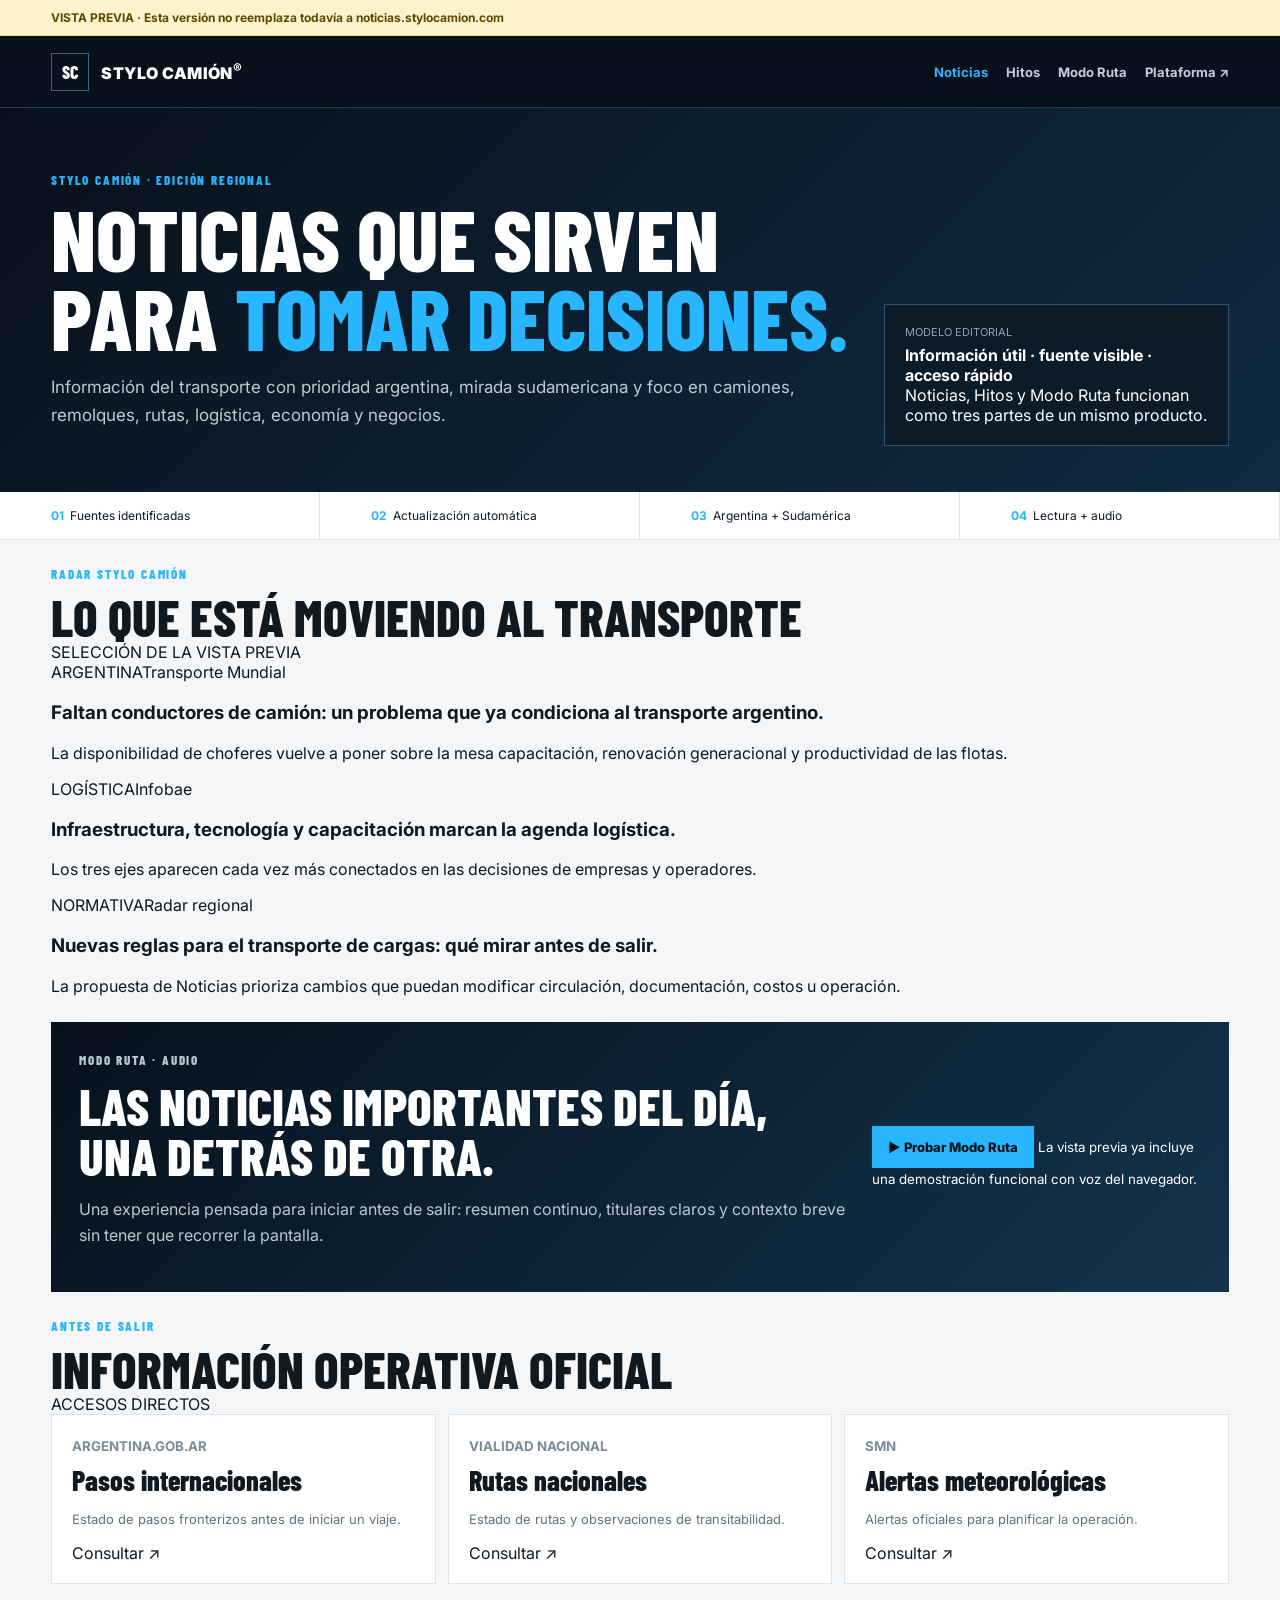
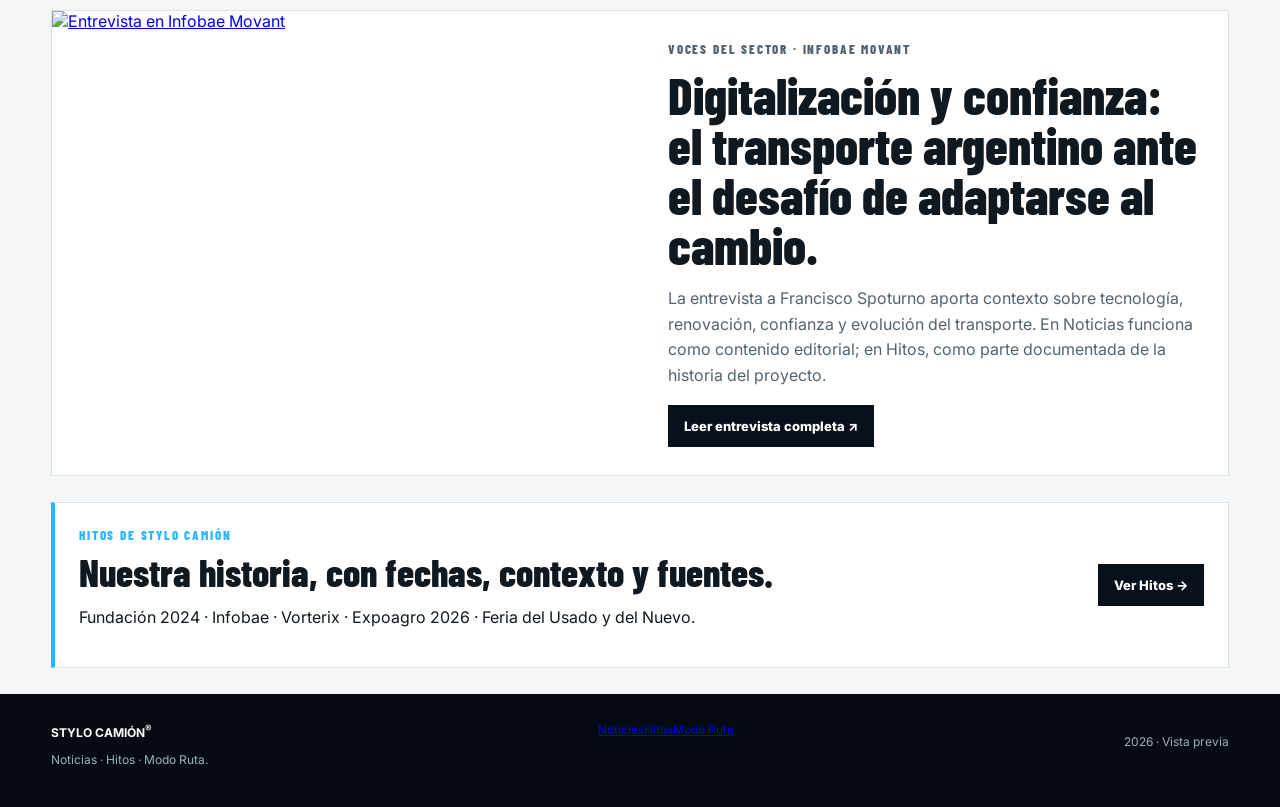
==== index.html @ 8748bb68 "Pulir portada Noticias e integrar Hitos y Modo Ruta" ====
<!doctype html>
<html lang="es">
<head>
  <meta charset="utf-8">
  <meta name="viewport" content="width=device-width,initial-scale=1">
  <meta name="description" content="Vista previa de Stylo Camión Noticias: actualidad del transporte, logística, rutas, economía y camiones con foco en Argentina y Sudamérica.">
  <title>Vista previa · Stylo Camión® Noticias</title>
  <link rel="preconnect" href="https://fonts.googleapis.com">
  <link rel="preconnect" href="https://fonts.gstatic.com" crossorigin>
  <link href="https://fonts.googleapis.com/css2?family=Barlow+Condensed:wght@600;700;800&family=Inter:wght@400;500;600;700&display=swap" rel="stylesheet">
  <link rel="stylesheet" href="styles.css">
</head>
<body>
  <div class="preview-note">VISTA PREVIA · Esta versión no reemplaza todavía a noticias.stylocamion.com</div>

  <header class="topbar">
    <a class="brand" href="https://stylocamion.com/" aria-label="Volver a Stylo Camión">
      <span class="brand-mark">SC</span>
      <span>STYLO CAMIÓN<sup>®</sup></span>
    </a>
    <nav class="menu" aria-label="Navegación de Noticias">
      <a href="index.html" class="active">Noticias</a>
      <a href="hitos.html">Hitos</a>
      <a href="boletin.html">Modo Ruta</a>
      <a class="menu-home" href="https://stylocamion.com/">Plataforma ↗</a>
    </nav>
  </header>

  <main>
    <section class="hero">
      <div>
        <p class="eyebrow">STYLO CAMIÓN · EDICIÓN REGIONAL</p>
        <h1>Noticias que sirven para <span>tomar decisiones.</span></h1>
        <p class="deck">Información del transporte con prioridad argentina, mirada sudamericana y foco en camiones, remolques, rutas, logística, economía y negocios.</p>
      </div>
      <div class="status">
        <small>MODELO EDITORIAL</small>
        <strong>Información útil · fuente visible · acceso rápido</strong>
        <span>Noticias, Hitos y Modo Ruta funcionan como tres partes de un mismo producto.</span>
      </div>
    </section>

    <section class="trust" aria-label="Criterios editoriales">
      <span><b>01</b>Fuentes identificadas</span>
      <span><b>02</b>Actualización automática</span>
      <span><b>03</b>Argentina + Sudamérica</span>
      <span><b>04</b>Lectura + audio</span>
    </section>

    <section class="section radar-section" aria-labelledby="radarTitle">
      <div class="section-head">
        <div>
          <p class="eyebrow">RADAR STYLO CAMIÓN</p>
          <h2 class="section-title" id="radarTitle">Lo que está moviendo al transporte</h2>
        </div>
        <span class="section-note">SELECCIÓN DE LA VISTA PREVIA</span>
      </div>
      <div class="radar-grid">
        <article class="radar-card lead-card">
          <div class="radar-meta"><span>ARGENTINA</span><span>Transporte Mundial</span></div>
          <h3>Faltan conductores de camión: un problema que ya condiciona al transporte argentino.</h3>
          <p>La disponibilidad de choferes vuelve a poner sobre la mesa capacitación, renovación generacional y productividad de las flotas.</p>
        </article>
        <article class="radar-card">
          <div class="radar-meta"><span>LOGÍSTICA</span><span>Infobae</span></div>
          <h3>Infraestructura, tecnología y capacitación marcan la agenda logística.</h3>
          <p>Los tres ejes aparecen cada vez más conectados en las decisiones de empresas y operadores.</p>
        </article>
        <article class="radar-card">
          <div class="radar-meta"><span>NORMATIVA</span><span>Radar regional</span></div>
          <h3>Nuevas reglas para el transporte de cargas: qué mirar antes de salir.</h3>
          <p>La propuesta de Noticias prioriza cambios que puedan modificar circulación, documentación, costos u operación.</p>
        </article>
      </div>
    </section>

    <section class="section route" id="ruta">
      <div>
        <p class="eyebrow">MODO RUTA · AUDIO</p>
        <h2>Las noticias importantes del día, una detrás de otra.</h2>
        <p>Una experiencia pensada para iniciar antes de salir: resumen continuo, titulares claros y contexto breve sin tener que recorrer la pantalla.</p>
      </div>
      <div class="route-action">
        <a class="button blue" href="boletin.html">▶ Probar Modo Ruta</a>
        <small>La vista previa ya incluye una demostración funcional con voz del navegador.</small>
      </div>
    </section>

    <section class="section" aria-labelledby="toolsTitle">
      <div class="section-head">
        <div>
          <p class="eyebrow">ANTES DE SALIR</p>
          <h2 class="section-title" id="toolsTitle">Información operativa oficial</h2>
        </div>
        <span class="section-note">ACCESOS DIRECTOS</span>
      </div>
      <div class="tools">
        <a class="tool" href="https://www.argentina.gob.ar/seguridad/pasosinternacionales" target="_blank" rel="noopener">
          <small>ARGENTINA.GOB.AR</small>
          <strong>Pasos internacionales</strong>
          <p>Estado de pasos fronterizos antes de iniciar un viaje.</p>
          <span>Consultar ↗</span>
        </a>
        <a class="tool" href="https://www.argentina.gob.ar/transporte/vialidad-nacional/estado-de-rutas" target="_blank" rel="noopener">
          <small>VIALIDAD NACIONAL</small>
          <strong>Rutas nacionales</strong>
          <p>Estado de rutas y observaciones de transitabilidad.</p>
          <span>Consultar ↗</span>
        </a>
        <a class="tool" href="https://www.smn.gob.ar/alertas" target="_blank" rel="noopener">
          <small>SMN</small>
          <strong>Alertas meteorológicas</strong>
          <p>Alertas oficiales para planificar la operación.</p>
          <span>Consultar ↗</span>
        </a>
      </div>
    </section>

    <section class="section interview">
      <a class="interview-media" href="https://www.infobae.com/movant/2025/10/31/digitalizacion-y-confianza-el-transporte-argentino-ante-el-desafio-de-adaptarse-al-cambio/" target="_blank" rel="noopener">
        <img src="https://www.infobae.com/resizer/v2/UXH3CGT4BZHYXG5TJO6HFB6YJQ.jpg?auth=8f88f07cbaea026879c246a02ba1ff852a8495760f45112fc33f0815b1a7e161&height=394&quality=85&smart=true&width=700" alt="Entrevista en Infobae Movant">
      </a>
      <div class="copy">
        <p class="eyebrow">VOCES DEL SECTOR · INFOBAE MOVANT</p>
        <h2>Digitalización y confianza: el transporte argentino ante el desafío de adaptarse al cambio.</h2>
        <p>La entrevista a Francisco Spoturno aporta contexto sobre tecnología, renovación, confianza y evolución del transporte. En Noticias funciona como contenido editorial; en Hitos, como parte documentada de la historia del proyecto.</p>
        <a class="button" href="https://www.infobae.com/movant/2025/10/31/digitalizacion-y-confianza-el-transporte-argentino-ante-el-desafio-de-adaptarse-al-cambio/" target="_blank" rel="noopener">Leer entrevista completa ↗</a>
      </div>
    </section>

    <section class="section promo">
      <div>
        <p class="eyebrow">HITOS DE STYLO CAMIÓN</p>
        <h2>Nuestra historia, con fechas, contexto y fuentes.</h2>
        <p>Fundación 2024 · Infobae · Vorterix · Expoagro 2026 · Feria del Usado y del Nuevo.</p>
      </div>
      <a class="button" href="hitos.html">Ver Hitos →</a>
    </section>
  </main>

  <footer>
    <div><strong>STYLO CAMIÓN<sup>®</sup></strong><p>Noticias · Hitos · Modo Ruta.</p></div>
    <div class="footer-links"><a href="index.html">Noticias</a><a href="hitos.html">Hitos</a><a href="boletin.html">Modo Ruta</a></div>
    <p>2026 · Vista previa</p>
  </footer>
</body>
</html>
---- styles.css ----
:root{--ink:#08111b;--ink2:#102b42;--blue:#27b6ff;--paper:#f4f6f8;--line:#dce4e9;--muted:#61727e;--white:#fff}*{box-sizing:border-box}html{scroll-behavior:smooth}body{margin:0;font-family:Inter,Arial,sans-serif;background:var(--paper);color:#101820}.topbar{min-height:72px;padding:0 4vw;background:var(--ink);color:#fff;display:flex;align-items:center;justify-content:space-between;gap:24px;position:sticky;top:0;z-index:20;border-bottom:1px solid #1f3c52}.brand{display:flex;align-items:center;gap:12px;color:#fff;text-decoration:none;font-weight:900;letter-spacing:.03em}.brand-mark{display:grid;place-items:center;width:38px;height:38px;border:1px solid #3b617b;font:800 18px 'Barlow Condensed',Arial}.menu{display:flex;gap:18px;align-items:center;flex-wrap:wrap}.menu a{color:#c4d0d9;text-decoration:none;font-size:13px;font-weight:700}.menu a.active,.menu a:hover{color:var(--blue)}.hero{padding:64px 4vw 46px;background:linear-gradient(135deg,var(--ink),var(--ink2));color:#fff;display:grid;grid-template-columns:minmax(0,1.4fr) minmax(280px,.6fr);gap:28px}.eyebrow{margin:0 0 10px;color:var(--blue);font:800 13px 'Barlow Condensed',Arial;letter-spacing:.14em}.hero h1,.milestone-hero h1{margin:0;font:800 clamp(50px,7vw,86px)/.92 'Barlow Condensed',Arial;text-transform:uppercase;max-width:1000px}.hero h1 span,.milestone-hero h1 span{color:var(--blue)}.hero .deck,.milestone-hero .deck{font-size:17px;line-height:1.65;color:#bdcad4;max-width:850px}.status{align-self:end;padding:20px;border:1px solid #31536d;background:#0b1b28}.status small{display:block;color:#8ca2b3;font-size:11px}.status strong{display:block;margin-top:6px;color:#fff}.trust{display:grid;grid-template-columns:repeat(4,1fr);background:#fff;border-bottom:1px solid var(--line)}.trust span{padding:16px 4vw;border-right:1px solid var(--line);font-size:12px}.trust b{color:var(--blue);margin-right:6px}.section{margin:26px 4vw}.route{padding:28px;background:linear-gradient(135deg,#07111b,#12344e);color:#fff;display:grid;grid-template-columns:1.4fr .6fr;gap:24px;align-items:center}.route h2,.section-title{font:800 clamp(34px,4vw,52px)/.98 'Barlow Condensed',Arial;text-transform:uppercase;margin:0}.route p{color:#b9c8d3;line-height:1.6}.button{display:inline-block;padding:13px 16px;background:var(--ink);color:#fff;text-decoration:none;font-weight:800;font-size:13px}.button.blue{background:var(--blue);color:#06111a}.button.secondary{background:#fff;color:var(--ink);border:1px solid #cbd6de}.tools{display:grid;grid-template-columns:repeat(3,1fr);gap:12px}.tool{background:#fff;border:1px solid var(--line);padding:20px;text-decoration:none;color:inherit}.tool small{color:#7a8c98;font-weight:700}.tool strong{display:block;font:800 28px 'Barlow Condensed',Arial;margin:8px 0}.tool p{color:var(--muted);line-height:1.5;font-size:13px}.interview{display:grid;grid-template-columns:1fr 1fr;background:#fff;border:1px solid var(--line);overflow:hidden}.interview img{width:100%;height:100%;min-height:340px;object-fit:cover;display:block}.copy{padding:28px}.copy h2{font:800 clamp(36px,4vw,54px)/.98 'Barlow Condensed',Arial;margin:0 0 14px}.copy p{color:#52636f;line-height:1.6}.promo{display:grid;grid-template-columns:1fr auto;gap:22px;align-items:center;padding:24px;background:#fff;border:1px solid var(--line);border-left:4px solid var(--blue)}.promo h2{font:800 clamp(30px,3vw,44px)/1 'Barlow Condensed',Arial;margin:0}.news-grid{display:grid;grid-template-columns:repeat(3,1fr);gap:14px}.news-card{background:#fff;border:1px solid var(--line);padding:22px}.news-card span{font-size:11px;color:#71838f;text-transform:uppercase}.news-card h3{font:800 30px/1 'Barlow Condensed',Arial;margin:8px 0}.news-card p{color:var(--muted);line-height:1.5;font-size:13px}.milestone-hero{padding:64px 4vw 46px;background:linear-gradient(135deg,var(--ink),var(--ink2));color:#fff}.history{padding:26px 4vw;display:grid;gap:18px}.history-card{display:grid;grid-template-columns:minmax(280px,.75fr) minmax(0,1.25fr);background:#fff;border:1px solid var(--line);overflow:hidden}.history-visual{min-height:300px;display:flex;flex-direction:column;justify-content:center;align-items:flex-start;padding:36px;background:linear-gradient(135deg,#0a1521,#173650);color:#fff;text-decoration:none}.history-visual span{font:800 clamp(40px,6vw,76px)/.9 'Barlow Condensed',Arial}.history-visual strong{font:800 clamp(58px,8vw,104px)/.8 'Barlow Condensed',Arial;color:var(--blue)}.history-visual small{margin-top:14px;letter-spacing:.14em}.history-visual.photo{padding:0}.history-visual.photo img{width:100%;height:100%;min-height:300px;object-fit:cover}.history-copy{padding:30px}.date{font:800 13px 'Barlow Condensed',Arial;letter-spacing:.14em;color:#6f818d}.history-copy h2{font:800 clamp(36px,4vw,54px)/.98 'Barlow Condensed',Arial;margin:8px 0 14px}.history-copy p{color:#52636f;line-height:1.65}.history-links{display:flex;gap:10px;flex-wrap:wrap;margin-top:18px}.closing{margin:0 4vw 44px;padding:30px;background:var(--ink);color:#fff}.closing h2{font:800 clamp(38px,4vw,58px)/.95 'Barlow Condensed',Arial;text-transform:uppercase;margin:0}.closing p{color:#afbdc8;line-height:1.6;max-width:900px}footer{padding:28px 4vw;background:#050b11;color:#9db0be;display:flex;justify-content:space-between;gap:20px;font-size:12px}footer strong{color:#fff}.preview-note{padding:10px 4vw;background:#fff3cd;color:#5d4a00;border-bottom:1px solid #e9d68b;font-size:12px;font-weight:700}@media(max-width:900px){.hero,.route,.interview,.history-card{grid-template-columns:1fr}.trust{grid-template-columns:1fr 1fr}.tools,.news-grid{grid-template-columns:1fr}.promo{grid-template-columns:1fr}.menu{display:none}.history-visual{min-height:220px}.interview img{min-height:260px}}@media(max-width:600px){.hero,.milestone-hero{padding-top:42px}.trust{grid-template-columns:1fr}.hero h1,.milestone-hero h1{font-size:52px}.section{margin-top:16px}.copy,.history-copy{padding:22px}.history-links{flex-direction:column}.button{text-align:center}footer{flex-direction:column}}
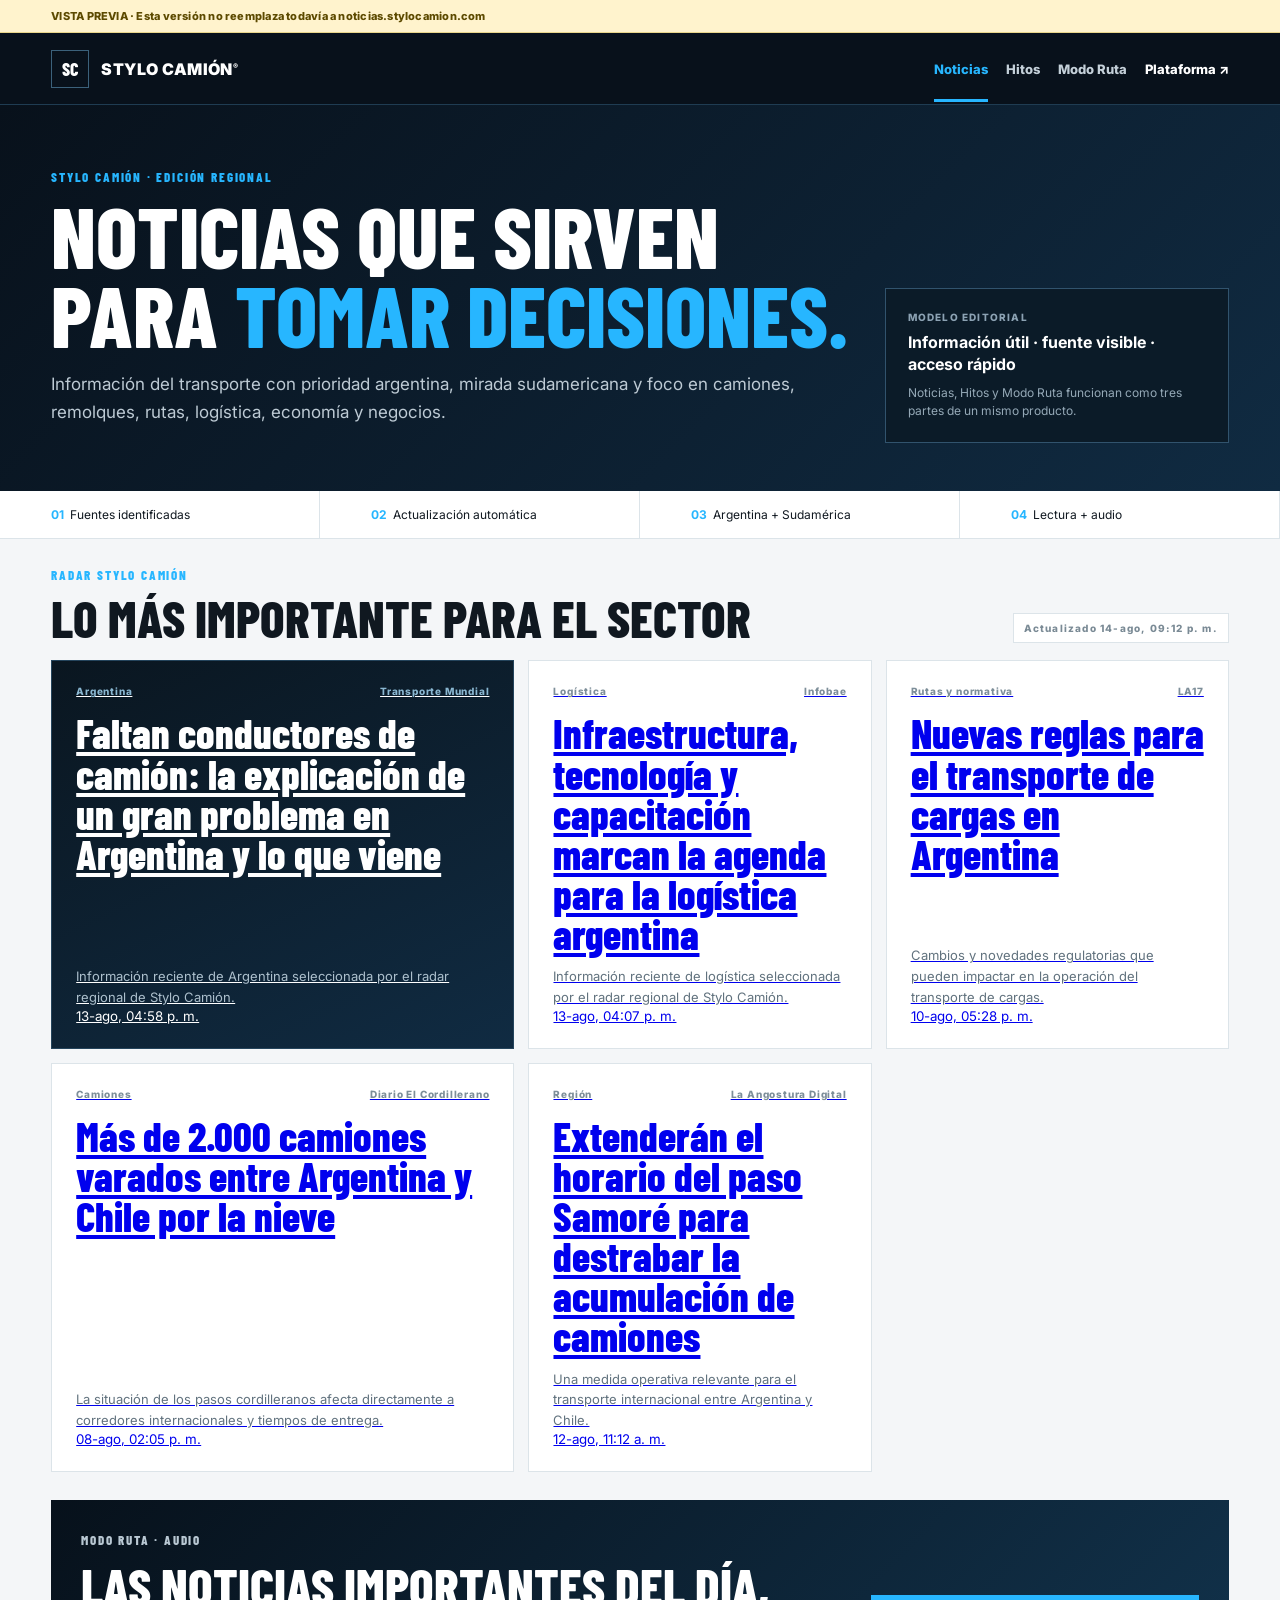
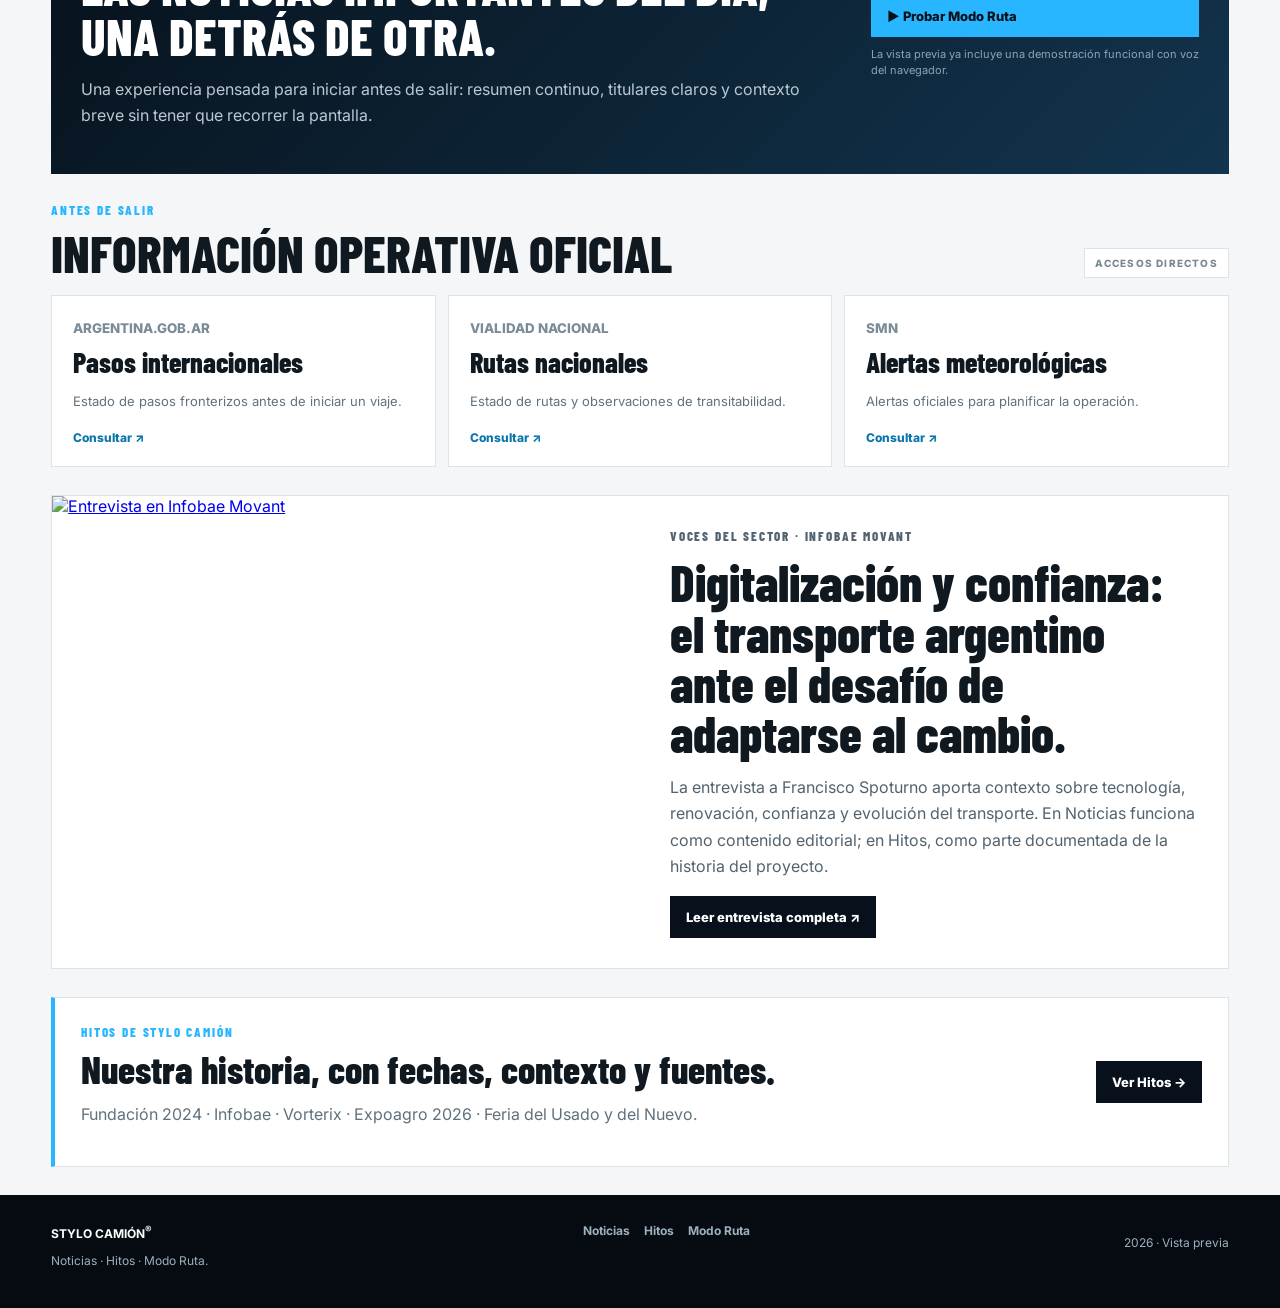
==== commit 47d170b3: "Activar radar dinámico en la portada" ====
--- a/index.html
+++ b/index.html
@@ -51,26 +51,12 @@
       <div class="section-head">
         <div>
           <p class="eyebrow">RADAR STYLO CAMIÓN</p>
-          <h2 class="section-title" id="radarTitle">Lo que está moviendo al transporte</h2>
+          <h2 class="section-title" id="radarTitle">Lo más importante para el sector</h2>
         </div>
-        <span class="section-note">SELECCIÓN DE LA VISTA PREVIA</span>
+        <span class="section-note" id="newsUpdated">Actualizando radar…</span>
       </div>
-      <div class="radar-grid">
-        <article class="radar-card lead-card">
-          <div class="radar-meta"><span>ARGENTINA</span><span>Transporte Mundial</span></div>
-          <h3>Faltan conductores de camión: un problema que ya condiciona al transporte argentino.</h3>
-          <p>La disponibilidad de choferes vuelve a poner sobre la mesa capacitación, renovación generacional y productividad de las flotas.</p>
-        </article>
-        <article class="radar-card">
-          <div class="radar-meta"><span>LOGÍSTICA</span><span>Infobae</span></div>
-          <h3>Infraestructura, tecnología y capacitación marcan la agenda logística.</h3>
-          <p>Los tres ejes aparecen cada vez más conectados en las decisiones de empresas y operadores.</p>
-        </article>
-        <article class="radar-card">
-          <div class="radar-meta"><span>NORMATIVA</span><span>Radar regional</span></div>
-          <h3>Nuevas reglas para el transporte de cargas: qué mirar antes de salir.</h3>
-          <p>La propuesta de Noticias prioriza cambios que puedan modificar circulación, documentación, costos u operación.</p>
-        </article>
+      <div class="radar-grid" id="newsGrid" aria-live="polite">
+        <article class="radar-card lead-card"><div class="radar-meta"><span>STYLO CAMIÓN</span><span>RADAR</span></div><h3>Cargando noticias del transporte…</h3><p>Seleccionando información reciente de Argentina y Sudamérica.</p></article>
       </div>
     </section>
 
@@ -143,5 +129,6 @@
     <div class="footer-links"><a href="index.html">Noticias</a><a href="hitos.html">Hitos</a><a href="boletin.html">Modo Ruta</a></div>
     <p>2026 · Vista previa</p>
   </footer>
+  <script src="news.js"></script>
 </body>
-</html>+</html>
--- a/styles.css
+++ b/styles.css
@@ -1 +1 @@
-:root{--ink:#08111b;--ink2:#102b42;--blue:#27b6ff;--paper:#f4f6f8;--line:#dce4e9;--muted:#61727e;--white:#fff}*{box-sizing:border-box}html{scroll-behavior:smooth}body{margin:0;font-family:Inter,Arial,sans-serif;background:var(--paper);color:#101820}.topbar{min-height:72px;padding:0 4vw;background:var(--ink);color:#fff;display:flex;align-items:center;justify-content:space-between;gap:24px;position:sticky;top:0;z-index:20;border-bottom:1px solid #1f3c52}.brand{display:flex;align-items:center;gap:12px;color:#fff;text-decoration:none;font-weight:900;letter-spacing:.03em}.brand-mark{display:grid;place-items:center;width:38px;height:38px;border:1px solid #3b617b;font:800 18px 'Barlow Condensed',Arial}.menu{display:flex;gap:18px;align-items:center;flex-wrap:wrap}.menu a{color:#c4d0d9;text-decoration:none;font-size:13px;font-weight:700}.menu a.active,.menu a:hover{color:var(--blue)}.hero{padding:64px 4vw 46px;background:linear-gradient(135deg,var(--ink),var(--ink2));color:#fff;display:grid;grid-template-columns:minmax(0,1.4fr) minmax(280px,.6fr);gap:28px}.eyebrow{margin:0 0 10px;color:var(--blue);font:800 13px 'Barlow Condensed',Arial;letter-spacing:.14em}.hero h1,.milestone-hero h1{margin:0;font:800 clamp(50px,7vw,86px)/.92 'Barlow Condensed',Arial;text-transform:uppercase;max-width:1000px}.hero h1 span,.milestone-hero h1 span{color:var(--blue)}.hero .deck,.milestone-hero .deck{font-size:17px;line-height:1.65;color:#bdcad4;max-width:850px}.status{align-self:end;padding:20px;border:1px solid #31536d;background:#0b1b28}.status small{display:block;color:#8ca2b3;font-size:11px}.status strong{display:block;margin-top:6px;color:#fff}.trust{display:grid;grid-template-columns:repeat(4,1fr);background:#fff;border-bottom:1px solid var(--line)}.trust span{padding:16px 4vw;border-right:1px solid var(--line);font-size:12px}.trust b{color:var(--blue);margin-right:6px}.section{margin:26px 4vw}.route{padding:28px;background:linear-gradient(135deg,#07111b,#12344e);color:#fff;display:grid;grid-template-columns:1.4fr .6fr;gap:24px;align-items:center}.route h2,.section-title{font:800 clamp(34px,4vw,52px)/.98 'Barlow Condensed',Arial;text-transform:uppercase;margin:0}.route p{color:#b9c8d3;line-height:1.6}.button{display:inline-block;padding:13px 16px;background:var(--ink);color:#fff;text-decoration:none;font-weight:800;font-size:13px}.button.blue{background:var(--blue);color:#06111a}.button.secondary{background:#fff;color:var(--ink);border:1px solid #cbd6de}.tools{display:grid;grid-template-columns:repeat(3,1fr);gap:12px}.tool{background:#fff;border:1px solid var(--line);padding:20px;text-decoration:none;color:inherit}.tool small{color:#7a8c98;font-weight:700}.tool strong{display:block;font:800 28px 'Barlow Condensed',Arial;margin:8px 0}.tool p{color:var(--muted);line-height:1.5;font-size:13px}.interview{display:grid;grid-template-columns:1fr 1fr;background:#fff;border:1px solid var(--line);overflow:hidden}.interview img{width:100%;height:100%;min-height:340px;object-fit:cover;display:block}.copy{padding:28px}.copy h2{font:800 clamp(36px,4vw,54px)/.98 'Barlow Condensed',Arial;margin:0 0 14px}.copy p{color:#52636f;line-height:1.6}.promo{display:grid;grid-template-columns:1fr auto;gap:22px;align-items:center;padding:24px;background:#fff;border:1px solid var(--line);border-left:4px solid var(--blue)}.promo h2{font:800 clamp(30px,3vw,44px)/1 'Barlow Condensed',Arial;margin:0}.news-grid{display:grid;grid-template-columns:repeat(3,1fr);gap:14px}.news-card{background:#fff;border:1px solid var(--line);padding:22px}.news-card span{font-size:11px;color:#71838f;text-transform:uppercase}.news-card h3{font:800 30px/1 'Barlow Condensed',Arial;margin:8px 0}.news-card p{color:var(--muted);line-height:1.5;font-size:13px}.milestone-hero{padding:64px 4vw 46px;background:linear-gradient(135deg,var(--ink),var(--ink2));color:#fff}.history{padding:26px 4vw;display:grid;gap:18px}.history-card{display:grid;grid-template-columns:minmax(280px,.75fr) minmax(0,1.25fr);background:#fff;border:1px solid var(--line);overflow:hidden}.history-visual{min-height:300px;display:flex;flex-direction:column;justify-content:center;align-items:flex-start;padding:36px;background:linear-gradient(135deg,#0a1521,#173650);color:#fff;text-decoration:none}.history-visual span{font:800 clamp(40px,6vw,76px)/.9 'Barlow Condensed',Arial}.history-visual strong{font:800 clamp(58px,8vw,104px)/.8 'Barlow Condensed',Arial;color:var(--blue)}.history-visual small{margin-top:14px;letter-spacing:.14em}.history-visual.photo{padding:0}.history-visual.photo img{width:100%;height:100%;min-height:300px;object-fit:cover}.history-copy{padding:30px}.date{font:800 13px 'Barlow Condensed',Arial;letter-spacing:.14em;color:#6f818d}.history-copy h2{font:800 clamp(36px,4vw,54px)/.98 'Barlow Condensed',Arial;margin:8px 0 14px}.history-copy p{color:#52636f;line-height:1.65}.history-links{display:flex;gap:10px;flex-wrap:wrap;margin-top:18px}.closing{margin:0 4vw 44px;padding:30px;background:var(--ink);color:#fff}.closing h2{font:800 clamp(38px,4vw,58px)/.95 'Barlow Condensed',Arial;text-transform:uppercase;margin:0}.closing p{color:#afbdc8;line-height:1.6;max-width:900px}footer{padding:28px 4vw;background:#050b11;color:#9db0be;display:flex;justify-content:space-between;gap:20px;font-size:12px}footer strong{color:#fff}.preview-note{padding:10px 4vw;background:#fff3cd;color:#5d4a00;border-bottom:1px solid #e9d68b;font-size:12px;font-weight:700}@media(max-width:900px){.hero,.route,.interview,.history-card{grid-template-columns:1fr}.trust{grid-template-columns:1fr 1fr}.tools,.news-grid{grid-template-columns:1fr}.promo{grid-template-columns:1fr}.menu{display:none}.history-visual{min-height:220px}.interview img{min-height:260px}}@media(max-width:600px){.hero,.milestone-hero{padding-top:42px}.trust{grid-template-columns:1fr}.hero h1,.milestone-hero h1{font-size:52px}.section{margin-top:16px}.copy,.history-copy{padding:22px}.history-links{flex-direction:column}.button{text-align:center}footer{flex-direction:column}}+:root{--ink:#08111b;--ink2:#102b42;--blue:#27b6ff;--paper:#f4f6f8;--line:#dce4e9;--muted:#61727e;--white:#fff}*{box-sizing:border-box}html{scroll-behavior:smooth}body{margin:0;font-family:Inter,Arial,sans-serif;background:var(--paper);color:#101820}.preview-note{padding:9px 4vw;background:#fff3cd;color:#5d4a00;border-bottom:1px solid #e9d68b;font-size:11px;font-weight:800;letter-spacing:.02em}.topbar{min-height:72px;padding:0 4vw;background:var(--ink);color:#fff;display:flex;align-items:center;justify-content:space-between;gap:24px;position:sticky;top:0;z-index:20;border-bottom:1px solid #1f3c52}.brand{display:flex;align-items:center;gap:12px;color:#fff;text-decoration:none;font-weight:900;letter-spacing:.03em;white-space:nowrap}.brand-mark{display:grid;place-items:center;width:38px;height:38px;border:1px solid #3b617b;font:800 18px 'Barlow Condensed',Arial}.brand sup{font-size:.48em}.menu{display:flex;gap:18px;align-items:center;white-space:nowrap}.menu a{color:#c4d0d9;text-decoration:none;font-size:13px;font-weight:800;padding:26px 0 22px;border-bottom:3px solid transparent}.menu a.active,.menu a:hover{color:var(--blue);border-bottom-color:var(--blue)}.menu .menu-home{color:#fff}.hero{padding:64px 4vw 48px;background:linear-gradient(135deg,var(--ink),var(--ink2));color:#fff;display:grid;grid-template-columns:minmax(0,1.4fr) minmax(280px,.6fr);gap:30px}.eyebrow{margin:0 0 10px;color:var(--blue);font:800 13px 'Barlow Condensed',Arial;letter-spacing:.14em}.hero h1,.milestone-hero h1{margin:0;font:800 clamp(50px,7vw,86px)/.92 'Barlow Condensed',Arial;text-transform:uppercase;max-width:1000px}.hero h1 span,.milestone-hero h1 span{color:var(--blue)}.hero .deck,.milestone-hero .deck{font-size:17px;line-height:1.65;color:#bdcad4;max-width:850px}.status{align-self:end;padding:22px;border:1px solid #31536d;background:#0b1b28}.status small{display:block;color:#8ca2b3;font-size:10px;font-weight:800;letter-spacing:.12em}.status strong{display:block;margin-top:8px;color:#fff;line-height:1.4}.status span{display:block;margin-top:9px;color:#95a9b7;font-size:12px;line-height:1.5}.trust{display:grid;grid-template-columns:repeat(4,1fr);background:#fff;border-bottom:1px solid var(--line)}.trust span{padding:16px 4vw;border-right:1px solid var(--line);font-size:12px}.trust b{color:var(--blue);margin-right:6px}.section{margin:28px 4vw}.section-head{display:flex;justify-content:space-between;gap:24px;align-items:end;margin-bottom:17px}.section-title{font:800 clamp(34px,4vw,52px)/.98 'Barlow Condensed',Arial;text-transform:uppercase;margin:0}.section-note{font-size:10px;font-weight:800;letter-spacing:.12em;color:#7a8a95;border:1px solid var(--line);padding:8px 10px;background:#fff}.radar-grid{display:grid;grid-template-columns:1.35fr 1fr 1fr;gap:14px}.radar-card{background:#fff;border:1px solid var(--line);padding:24px;min-height:250px;display:flex;flex-direction:column}.lead-card{background:linear-gradient(155deg,#0a1620,#102b42);color:#fff;border-color:#24445c}.radar-meta{display:flex;justify-content:space-between;gap:12px;font-size:10px;font-weight:800;letter-spacing:.08em;color:#7d8e99}.lead-card .radar-meta{color:#8ab7d1}.radar-card h3{font:800 clamp(30px,3.2vw,44px)/.98 'Barlow Condensed',Arial;margin:16px 0 12px}.radar-card p{margin:auto 0 0;color:var(--muted);font-size:13px;line-height:1.6}.lead-card p{color:#adc0cd}.route{padding:30px;background:linear-gradient(135deg,#07111b,#12344e);color:#fff;display:grid;grid-template-columns:1.4fr .6fr;gap:24px;align-items:center}.route h2{font:800 clamp(34px,4vw,52px)/.98 'Barlow Condensed',Arial;text-transform:uppercase;margin:0}.route p{color:#b9c8d3;line-height:1.6}.route-action{display:flex;flex-direction:column;gap:10px}.route-action small{color:#8ea4b4;font-size:11px;line-height:1.45}.button{display:inline-block;padding:13px 16px;background:var(--ink);color:#fff;text-decoration:none;font-weight:800;font-size:13px}.button.blue{background:var(--blue);color:#06111a}.button.secondary{background:#fff;color:var(--ink);border:1px solid #cbd6de}.tools{display:grid;grid-template-columns:repeat(3,1fr);gap:12px}.tool{background:#fff;border:1px solid var(--line);padding:21px;text-decoration:none;color:inherit;transition:transform .15s ease,border-color .15s ease}.tool:hover{transform:translateY(-2px);border-color:#9dcde6}.tool small{color:#7a8c98;font-weight:800}.tool strong{display:block;font:800 28px 'Barlow Condensed',Arial;margin:8px 0}.tool p{color:var(--muted);line-height:1.5;font-size:13px}.tool>span{display:block;margin-top:18px;color:#0b76ad;font-size:12px;font-weight:800}.interview{display:grid;grid-template-columns:1fr 1fr;background:#fff;border:1px solid var(--line);overflow:hidden}.interview-media{display:block;min-height:340px}.interview img{width:100%;height:100%;min-height:340px;object-fit:cover;display:block}.copy{padding:30px}.copy h2{font:800 clamp(36px,4vw,54px)/.98 'Barlow Condensed',Arial;margin:0 0 14px}.copy p{color:#52636f;line-height:1.65}.promo{display:grid;grid-template-columns:1fr auto;gap:22px;align-items:center;padding:26px;background:#fff;border:1px solid var(--line);border-left:4px solid var(--blue)}.promo h2{font:800 clamp(30px,3vw,44px)/1 'Barlow Condensed',Arial;margin:0}.promo p:not(.eyebrow){color:#60717d}.milestone-hero{padding:64px 4vw 46px;background:linear-gradient(135deg,var(--ink),var(--ink2));color:#fff}.history{padding:26px 4vw;display:grid;gap:18px}.history-card{display:grid;grid-template-columns:minmax(280px,.75fr) minmax(0,1.25fr);background:#fff;border:1px solid var(--line);overflow:hidden}.history-visual{min-height:300px;display:flex;flex-direction:column;justify-content:center;align-items:flex-start;padding:36px;background:linear-gradient(135deg,#0a1521,#173650);color:#fff;text-decoration:none}.history-visual span{font:800 clamp(40px,6vw,76px)/.9 'Barlow Condensed',Arial}.history-visual strong{font:800 clamp(58px,8vw,104px)/.8 'Barlow Condensed',Arial;color:var(--blue)}.history-visual small{margin-top:14px;letter-spacing:.14em}.history-visual.photo{padding:0}.history-visual.photo img{width:100%;height:100%;min-height:300px;object-fit:cover}.history-copy{padding:30px}.date{font:800 13px 'Barlow Condensed',Arial;letter-spacing:.14em;color:#6f818d}.history-copy h2{font:800 clamp(36px,4vw,54px)/.98 'Barlow Condensed',Arial;margin:8px 0 14px}.history-copy p{color:#52636f;line-height:1.65}.history-links{display:flex;gap:10px;flex-wrap:wrap;margin-top:18px}.closing{margin:0 4vw 44px;padding:30px;background:var(--ink);color:#fff}.closing h2{font:800 clamp(38px,4vw,58px)/.95 'Barlow Condensed',Arial;text-transform:uppercase;margin:0}.closing p{color:#afbdc8;line-height:1.6;max-width:900px}.route-page{background:#07111b;color:#fff;min-height:100vh}.route-hero{padding:52px 4vw 30px;max-width:1300px;margin:0 auto}.route-hero h1{font:800 clamp(52px,8vw,88px)/.9 'Barlow Condensed',Arial;text-transform:uppercase;margin:12px 0}.route-hero h1 span{color:var(--blue)}.route-hero p{color:#b8c6d0;line-height:1.6;max-width:850px}.back-link{color:#8fd7ff;text-decoration:none;font-size:12px;font-weight:800}.route-player{max-width:1300px;margin:0 auto;padding:0 4vw 32px;display:grid;grid-template-columns:minmax(0,1.35fr) minmax(280px,.65fr);gap:18px}.route-console,.route-card{background:#0d1f2e;border:1px solid #21445f;padding:24px}.route-now-label{color:var(--blue);font:800 12px 'Barlow Condensed',Arial;letter-spacing:.14em}.route-now{font:800 clamp(34px,4vw,50px)/1 'Barlow Condensed',Arial;margin:8px 0 12px}.route-summary{color:#b9c8d3;line-height:1.6}.route-meta{display:flex;gap:10px;flex-wrap:wrap;color:#8da4b4;font-size:11px}.route-controls{display:grid;grid-template-columns:1.25fr 1fr 1fr;gap:9px;margin-top:22px}.route-controls button{border:1px solid #315773;background:#142c3f;color:#fff;padding:15px 13px;font:800 13px Inter;cursor:pointer}.route-controls .route-primary{background:var(--blue);color:#06111a;border-color:var(--blue)}.route-controls button:disabled{opacity:.45;cursor:not-allowed}.route-progress{height:5px;background:#173248;margin-top:18px;overflow:hidden}.route-progress span{display:block;height:100%;width:0;background:var(--blue);transition:width .25s}.route-status{margin-top:11px;color:#91a7b6;font-size:11px}.route-side{display:grid;gap:12px}.route-card strong{display:block;font:800 28px/1 'Barlow Condensed',Arial;margin:7px 0}.route-card p,.route-card small{color:#98acba;line-height:1.55}.route-safety{max-width:1300px;margin:0 auto 34px;padding:0 4vw}.route-safety-inner{border-left:4px solid var(--blue);background:#0d1f2e;padding:17px 19px;color:#aebdca;line-height:1.55}.route-playlist{max-width:1300px;margin:0 auto;padding:0 4vw 56px}.route-playlist h2{font:800 42px/1 'Barlow Condensed',Arial;text-transform:uppercase;margin:0 0 14px}.route-list{display:grid;gap:10px}.route-item{display:grid;grid-template-columns:46px minmax(0,1fr);gap:14px;background:#0b1b29;border:1px solid #1c3a50;padding:15px}.route-item.active{border-color:var(--blue);background:#10283a}.route-number{font:800 26px 'Barlow Condensed',Arial;color:var(--blue)}.route-item h3{font:800 24px/1.05 'Barlow Condensed',Arial;margin:0}.route-item .meta{margin-top:6px;color:#8096a7;font-size:11px}footer{padding:28px 4vw;background:#050b11;color:#9db0be;display:flex;justify-content:space-between;align-items:flex-start;gap:20px;font-size:12px}footer strong{color:#fff}.footer-links{display:flex;gap:14px}.footer-links a{color:#9db0be;text-decoration:none;font-weight:700}.footer-links a:hover{color:var(--blue)}@media(max-width:900px){.hero,.route,.interview,.history-card,.route-player{grid-template-columns:1fr}.radar-grid{grid-template-columns:1fr 1fr}.lead-card{grid-column:1/-1}.trust{grid-template-columns:1fr 1fr}.tools{grid-template-columns:1fr}.promo{grid-template-columns:1fr}.history-visual{min-height:220px}.interview img{min-height:260px}.topbar{align-items:flex-start;flex-direction:column;padding-top:14px;padding-bottom:0;gap:8px}.menu{width:100%;overflow-x:auto;gap:18px;-webkit-overflow-scrolling:touch}.menu a{padding:12px 0 13px}.section-head{align-items:flex-start;flex-direction:column;gap:10px}}@media(max-width:600px){.hero,.milestone-hero{padding-top:40px}.hero h1,.milestone-hero h1{font-size:51px}.hero .deck{font-size:15px}.trust{grid-template-columns:1fr}.trust span{padding:13px 4vw}.section{margin-top:18px}.radar-grid{grid-template-columns:1fr}.lead-card{grid-column:auto}.radar-card{min-height:0}.copy,.history-copy{padding:22px}.history-links{flex-direction:column}.button{text-align:center}.route-controls{grid-template-columns:1fr}.route-action .button{width:100%}footer{flex-direction:column}.footer-links{flex-wrap:wrap}.preview-note{font-size:10px}}
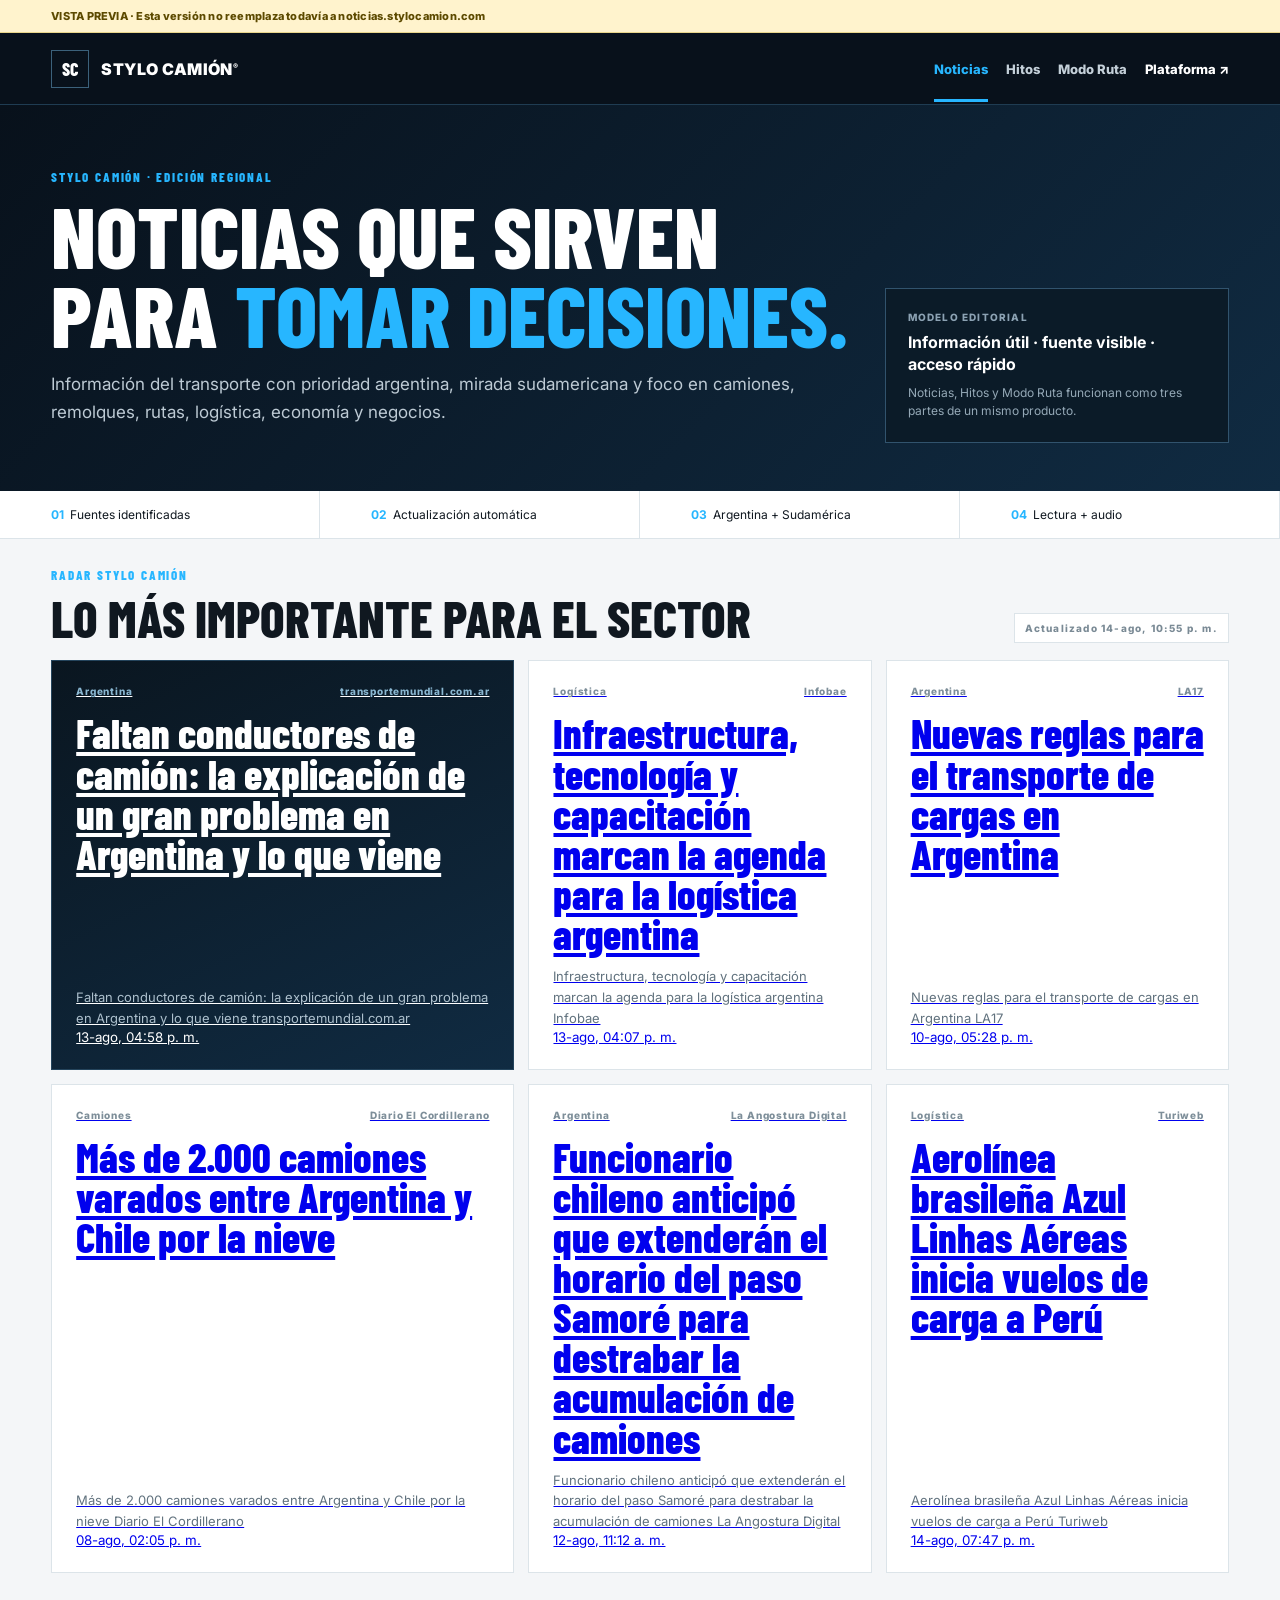
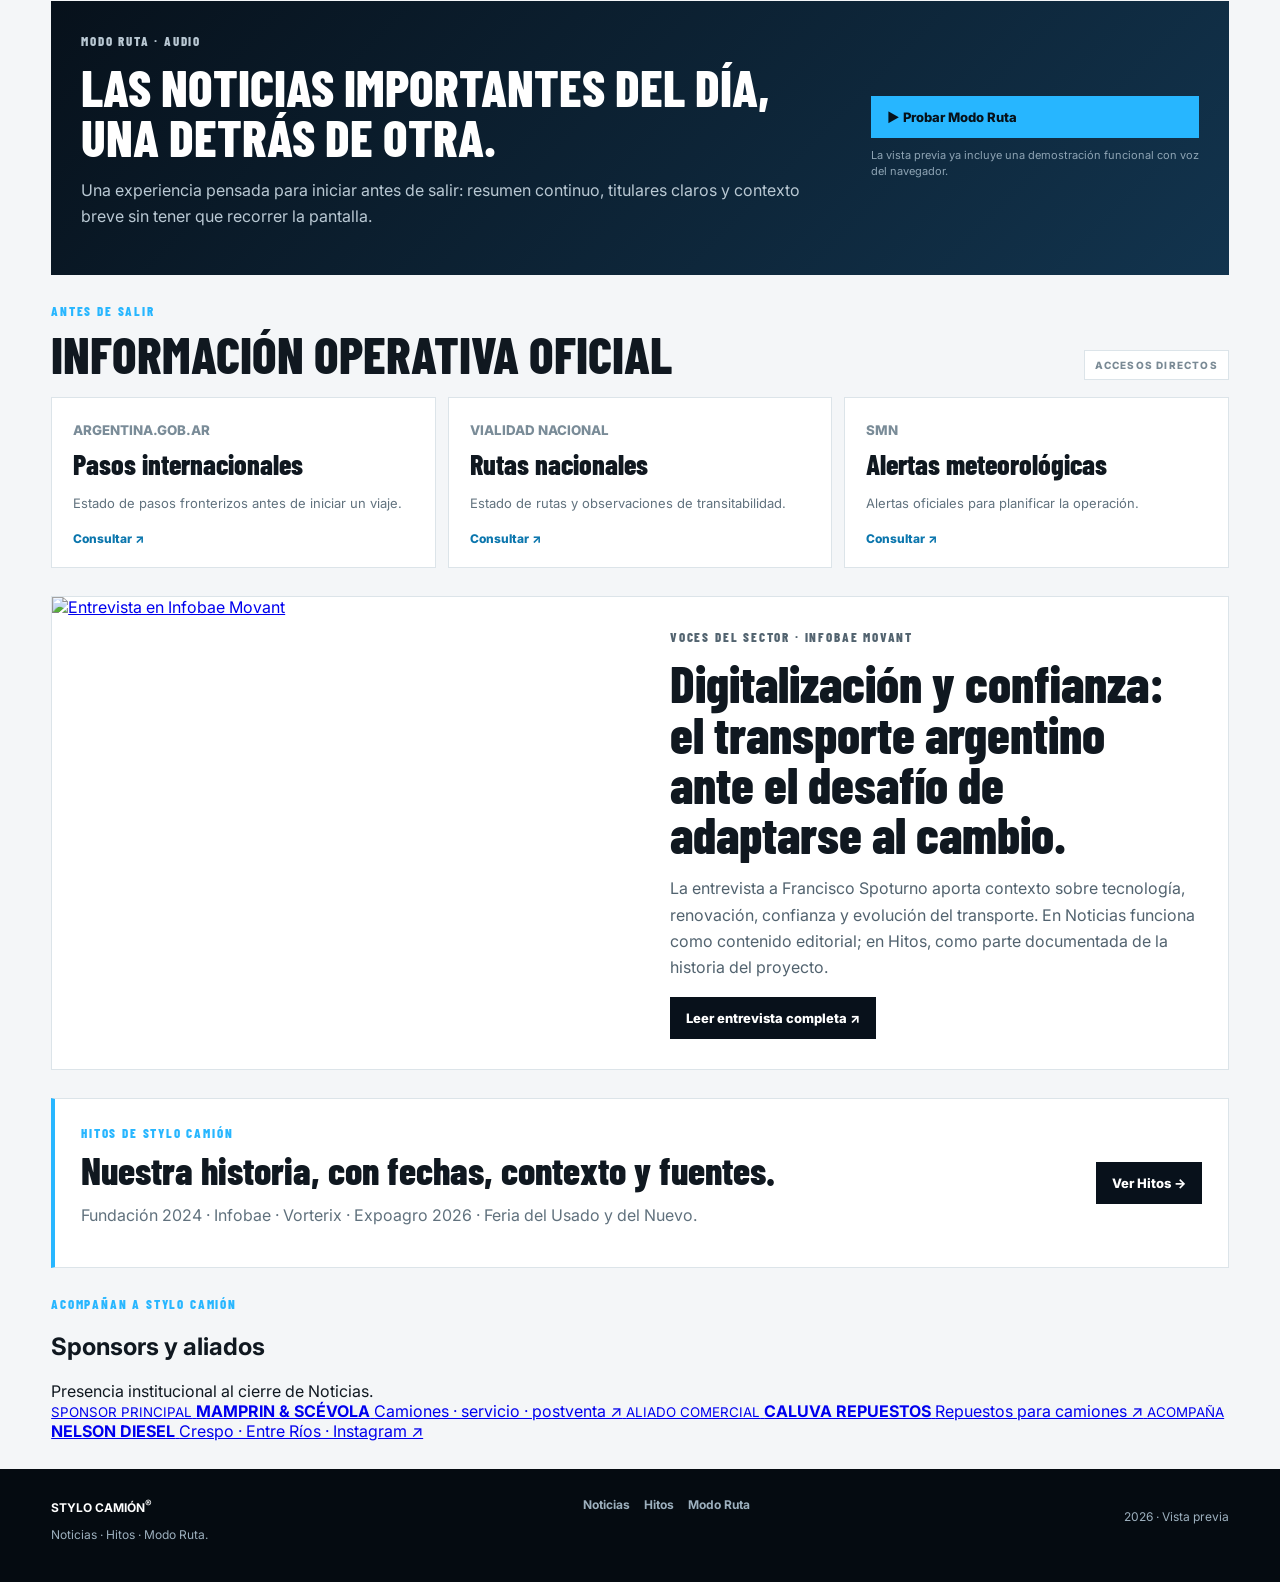
==== commit 95e46b62: "Restaurar sponsors al final de Noticias" ====
--- a/index.html
+++ b/index.html
@@ -122,6 +122,33 @@
       </div>
       <a class="button" href="hitos.html">Ver Hitos →</a>
     </section>
+
+    <section class="section sponsors" aria-labelledby="sponsorsTitle">
+      <div class="sponsors-head">
+        <div>
+          <p class="eyebrow">ACOMPAÑAN A STYLO CAMIÓN</p>
+          <h2 id="sponsorsTitle">Sponsors y aliados</h2>
+        </div>
+        <span>Presencia institucional al cierre de Noticias.</span>
+      </div>
+      <div class="sponsors-grid">
+        <a class="sponsor-card sponsor-main" href="https://www.dealer.volvotrucks.com.ar/mamprinyscevola/es-ar/our-depots/parana.html" target="_blank" rel="noopener">
+          <small>SPONSOR PRINCIPAL</small>
+          <strong>MAMPRIN &amp; SCÉVOLA</strong>
+          <span>Camiones · servicio · postventa ↗</span>
+        </a>
+        <a class="sponsor-card sponsor-main" href="https://caluvarepuestos.com.ar/" target="_blank" rel="noopener">
+          <small>ALIADO COMERCIAL</small>
+          <strong>CALUVA REPUESTOS</strong>
+          <span>Repuestos para camiones ↗</span>
+        </a>
+        <a class="sponsor-card" href="https://www.instagram.com/nelsondiesel.nd/" target="_blank" rel="noopener">
+          <small>ACOMPAÑA</small>
+          <strong>NELSON DIESEL</strong>
+          <span>Crespo · Entre Ríos · Instagram ↗</span>
+        </a>
+      </div>
+    </section>
   </main>
 
   <footer>
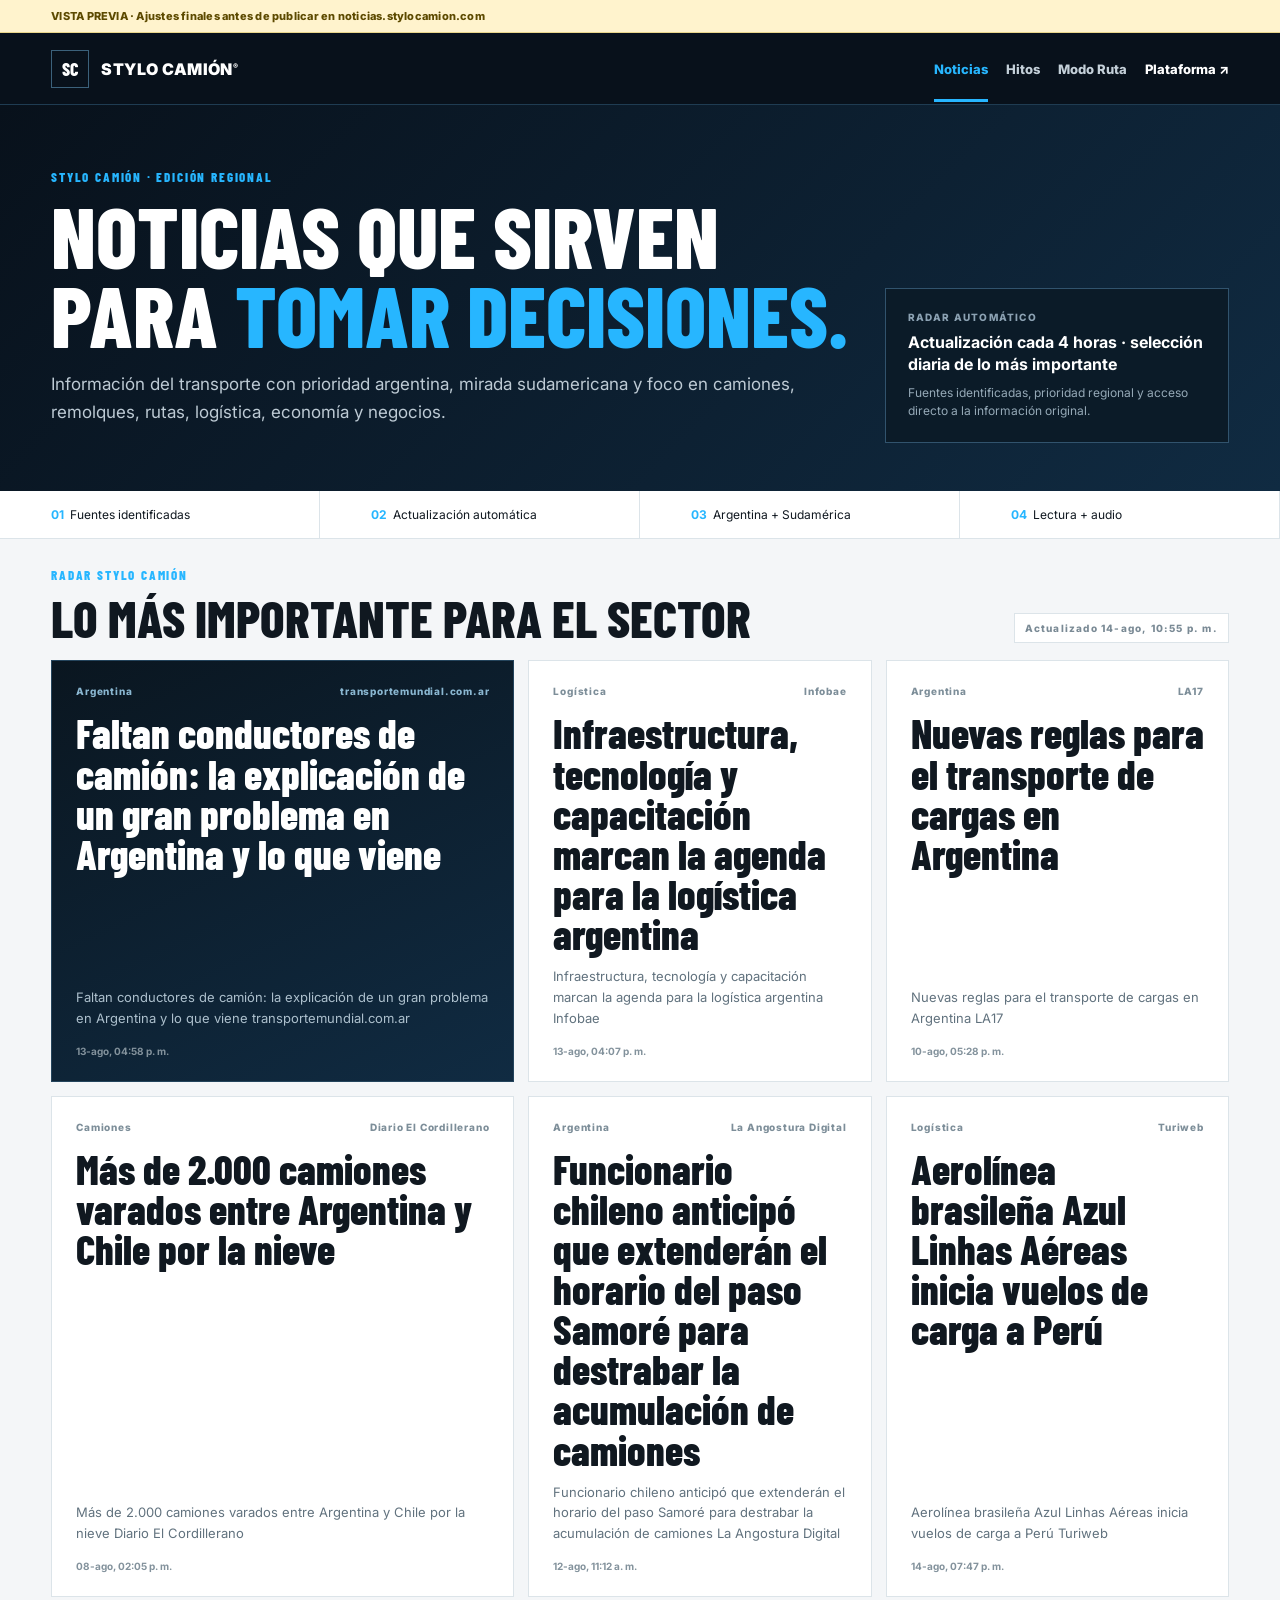
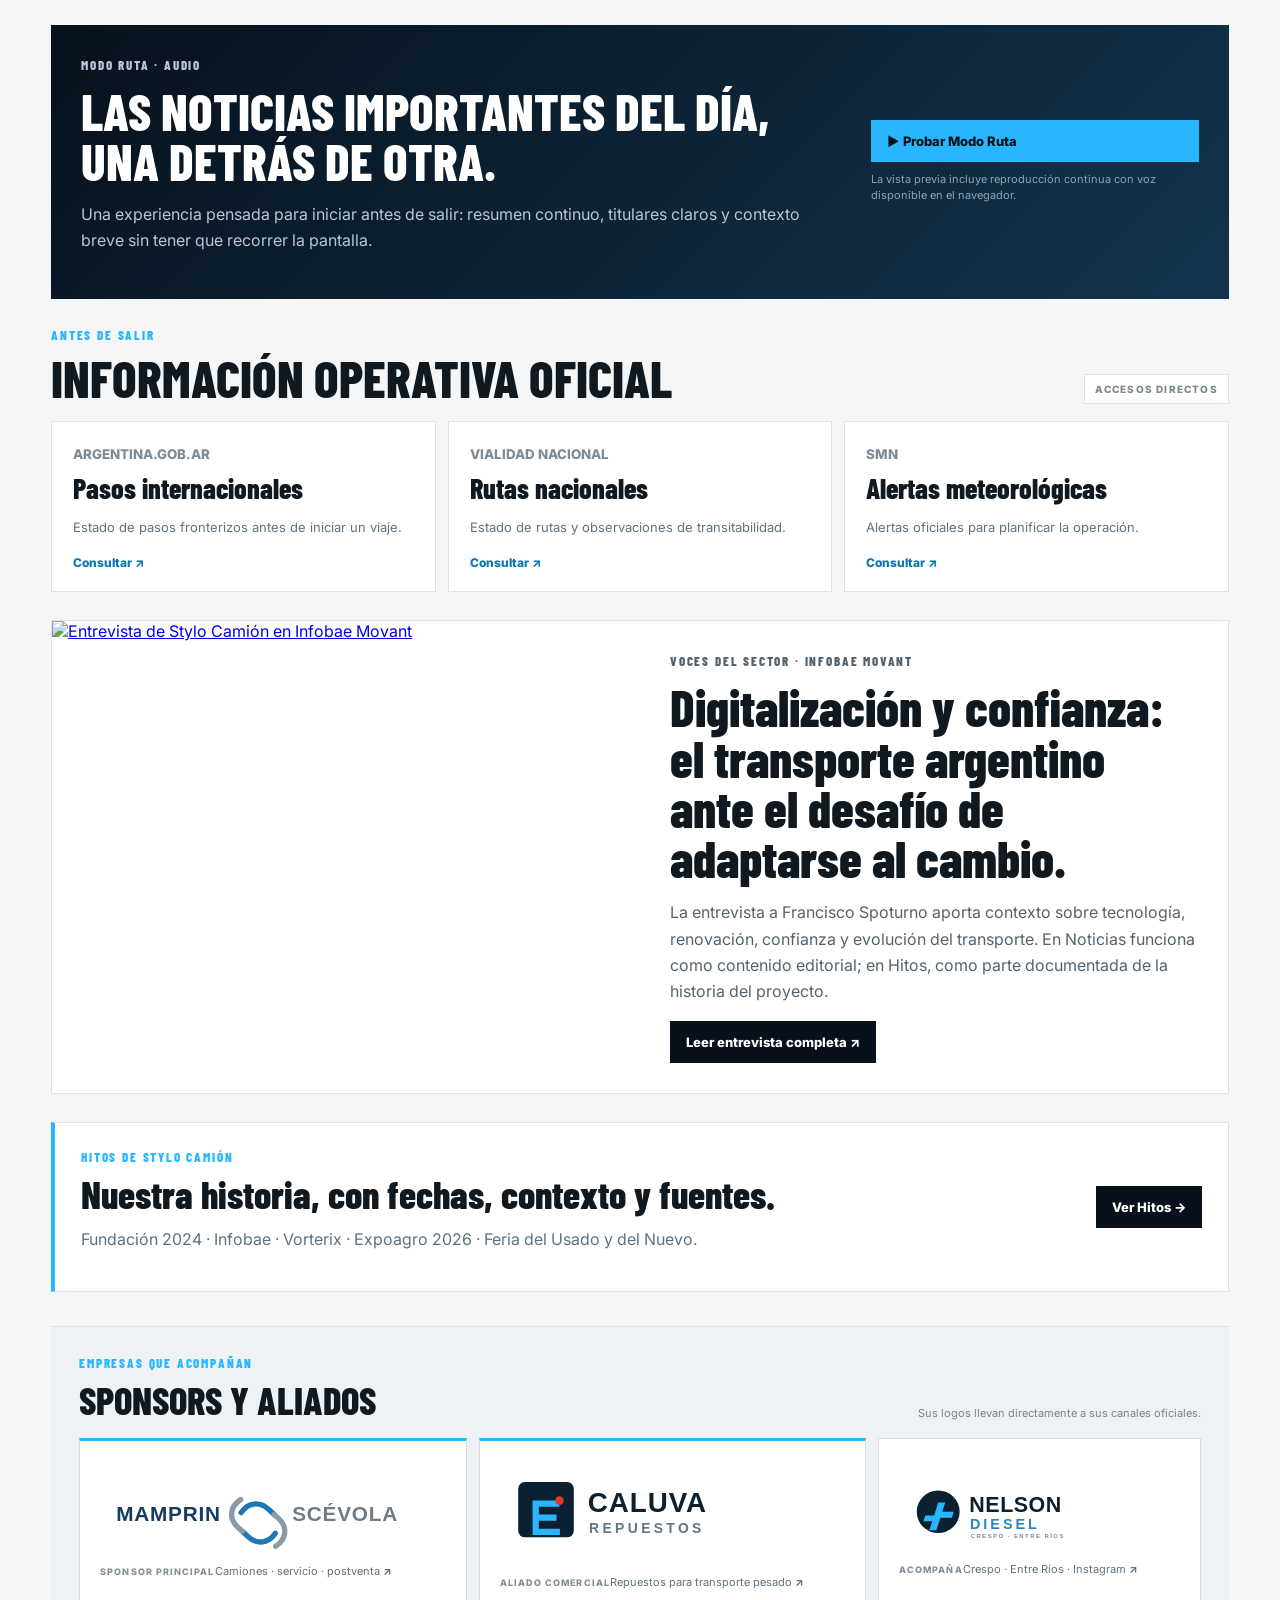
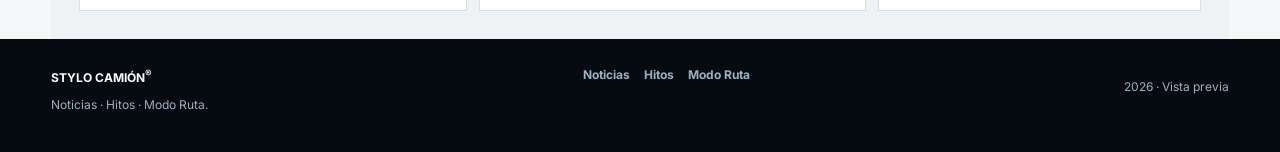
==== commit 3c632ec8: "Pulido final de portada y sponsors con logos" ====
--- a/index.html
+++ b/index.html
@@ -3,15 +3,16 @@
 <head>
   <meta charset="utf-8">
   <meta name="viewport" content="width=device-width,initial-scale=1">
-  <meta name="description" content="Vista previa de Stylo Camión Noticias: actualidad del transporte, logística, rutas, economía y camiones con foco en Argentina y Sudamérica.">
-  <title>Vista previa · Stylo Camión® Noticias</title>
+  <meta name="description" content="Stylo Camión Noticias: actualidad del transporte, logística, rutas, economía y camiones con foco en Argentina y Sudamérica.">
+  <meta name="theme-color" content="#08111b">
+  <title>Stylo Camión® Noticias</title>
   <link rel="preconnect" href="https://fonts.googleapis.com">
   <link rel="preconnect" href="https://fonts.gstatic.com" crossorigin>
   <link href="https://fonts.googleapis.com/css2?family=Barlow+Condensed:wght@600;700;800&family=Inter:wght@400;500;600;700&display=swap" rel="stylesheet">
   <link rel="stylesheet" href="styles.css">
 </head>
 <body>
-  <div class="preview-note">VISTA PREVIA · Esta versión no reemplaza todavía a noticias.stylocamion.com</div>
+  <div class="preview-note">VISTA PREVIA · Ajustes finales antes de publicar en noticias.stylocamion.com</div>
 
   <header class="topbar">
     <a class="brand" href="https://stylocamion.com/" aria-label="Volver a Stylo Camión">
@@ -34,9 +35,9 @@
         <p class="deck">Información del transporte con prioridad argentina, mirada sudamericana y foco en camiones, remolques, rutas, logística, economía y negocios.</p>
       </div>
       <div class="status">
-        <small>MODELO EDITORIAL</small>
-        <strong>Información útil · fuente visible · acceso rápido</strong>
-        <span>Noticias, Hitos y Modo Ruta funcionan como tres partes de un mismo producto.</span>
+        <small>RADAR AUTOMÁTICO</small>
+        <strong>Actualización cada 4 horas · selección diaria de lo más importante</strong>
+        <span>Fuentes identificadas, prioridad regional y acceso directo a la información original.</span>
       </div>
     </section>
 
@@ -68,7 +69,7 @@
       </div>
       <div class="route-action">
         <a class="button blue" href="boletin.html">▶ Probar Modo Ruta</a>
-        <small>La vista previa ya incluye una demostración funcional con voz del navegador.</small>
+        <small>La vista previa incluye reproducción continua con voz disponible en el navegador.</small>
       </div>
     </section>
 
@@ -104,7 +105,7 @@
 
     <section class="section interview">
       <a class="interview-media" href="https://www.infobae.com/movant/2025/10/31/digitalizacion-y-confianza-el-transporte-argentino-ante-el-desafio-de-adaptarse-al-cambio/" target="_blank" rel="noopener">
-        <img src="https://www.infobae.com/resizer/v2/UXH3CGT4BZHYXG5TJO6HFB6YJQ.jpg?auth=8f88f07cbaea026879c246a02ba1ff852a8495760f45112fc33f0815b1a7e161&height=394&quality=85&smart=true&width=700" alt="Entrevista en Infobae Movant">
+        <img src="https://www.infobae.com/resizer/v2/UXH3CGT4BZHYXG5TJO6HFB6YJQ.jpg?auth=8f88f07cbaea026879c246a02ba1ff852a8495760f45112fc33f0815b1a7e161&height=394&quality=85&smart=true&width=700" alt="Entrevista de Stylo Camión en Infobae Movant" loading="lazy">
       </a>
       <div class="copy">
         <p class="eyebrow">VOCES DEL SECTOR · INFOBAE MOVANT</p>
@@ -126,26 +127,23 @@
     <section class="section sponsors" aria-labelledby="sponsorsTitle">
       <div class="sponsors-head">
         <div>
-          <p class="eyebrow">ACOMPAÑAN A STYLO CAMIÓN</p>
+          <p class="eyebrow">EMPRESAS QUE ACOMPAÑAN</p>
           <h2 id="sponsorsTitle">Sponsors y aliados</h2>
         </div>
-        <span>Presencia institucional al cierre de Noticias.</span>
+        <span>Sus logos llevan directamente a sus canales oficiales.</span>
       </div>
       <div class="sponsors-grid">
-        <a class="sponsor-card sponsor-main" href="https://www.dealer.volvotrucks.com.ar/mamprinyscevola/es-ar/our-depots/parana.html" target="_blank" rel="noopener">
-          <small>SPONSOR PRINCIPAL</small>
-          <strong>MAMPRIN &amp; SCÉVOLA</strong>
-          <span>Camiones · servicio · postventa ↗</span>
+        <a class="sponsor-card sponsor-main" href="https://www.dealer.volvotrucks.com.ar/mamprinyscevola/es-ar/our-depots/parana.html" target="_blank" rel="noopener" aria-label="Visitar Mamprin y Scévola">
+          <div class="sponsor-logo-wrap"><img src="assets/mamprin-scevola.svg" alt="Mamprin y Scévola" loading="lazy"></div>
+          <div class="sponsor-copy"><small>SPONSOR PRINCIPAL</small><span>Camiones · servicio · postventa <b>↗</b></span></div>
         </a>
-        <a class="sponsor-card sponsor-main" href="https://caluvarepuestos.com.ar/" target="_blank" rel="noopener">
-          <small>ALIADO COMERCIAL</small>
-          <strong>CALUVA REPUESTOS</strong>
-          <span>Repuestos para camiones ↗</span>
+        <a class="sponsor-card sponsor-main" href="https://caluvarepuestos.com.ar/" target="_blank" rel="noopener" aria-label="Visitar CALUVA Repuestos">
+          <div class="sponsor-logo-wrap"><img src="assets/caluva-repuestos.svg" alt="CALUVA Repuestos" loading="lazy"></div>
+          <div class="sponsor-copy"><small>ALIADO COMERCIAL</small><span>Repuestos para transporte pesado <b>↗</b></span></div>
         </a>
-        <a class="sponsor-card" href="https://www.instagram.com/nelsondiesel.nd/" target="_blank" rel="noopener">
-          <small>ACOMPAÑA</small>
-          <strong>NELSON DIESEL</strong>
-          <span>Crespo · Entre Ríos · Instagram ↗</span>
+        <a class="sponsor-card" href="https://www.instagram.com/nelsondiesel.nd/" target="_blank" rel="noopener" aria-label="Visitar Nelson Diesel en Instagram">
+          <div class="sponsor-logo-wrap"><img src="assets/nelson-diesel.svg" alt="Nelson Diesel" loading="lazy"></div>
+          <div class="sponsor-copy"><small>ACOMPAÑA</small><span>Crespo · Entre Ríos · Instagram <b>↗</b></span></div>
         </a>
       </div>
     </section>
--- a/styles.css
+++ b/styles.css
@@ -1 +1 @@
-:root{--ink:#08111b;--ink2:#102b42;--blue:#27b6ff;--paper:#f4f6f8;--line:#dce4e9;--muted:#61727e;--white:#fff}*{box-sizing:border-box}html{scroll-behavior:smooth}body{margin:0;font-family:Inter,Arial,sans-serif;background:var(--paper);color:#101820}.preview-note{padding:9px 4vw;background:#fff3cd;color:#5d4a00;border-bottom:1px solid #e9d68b;font-size:11px;font-weight:800;letter-spacing:.02em}.topbar{min-height:72px;padding:0 4vw;background:var(--ink);color:#fff;display:flex;align-items:center;justify-content:space-between;gap:24px;position:sticky;top:0;z-index:20;border-bottom:1px solid #1f3c52}.brand{display:flex;align-items:center;gap:12px;color:#fff;text-decoration:none;font-weight:900;letter-spacing:.03em;white-space:nowrap}.brand-mark{display:grid;place-items:center;width:38px;height:38px;border:1px solid #3b617b;font:800 18px 'Barlow Condensed',Arial}.brand sup{font-size:.48em}.menu{display:flex;gap:18px;align-items:center;white-space:nowrap}.menu a{color:#c4d0d9;text-decoration:none;font-size:13px;font-weight:800;padding:26px 0 22px;border-bottom:3px solid transparent}.menu a.active,.menu a:hover{color:var(--blue);border-bottom-color:var(--blue)}.menu .menu-home{color:#fff}.hero{padding:64px 4vw 48px;background:linear-gradient(135deg,var(--ink),var(--ink2));color:#fff;display:grid;grid-template-columns:minmax(0,1.4fr) minmax(280px,.6fr);gap:30px}.eyebrow{margin:0 0 10px;color:var(--blue);font:800 13px 'Barlow Condensed',Arial;letter-spacing:.14em}.hero h1,.milestone-hero h1{margin:0;font:800 clamp(50px,7vw,86px)/.92 'Barlow Condensed',Arial;text-transform:uppercase;max-width:1000px}.hero h1 span,.milestone-hero h1 span{color:var(--blue)}.hero .deck,.milestone-hero .deck{font-size:17px;line-height:1.65;color:#bdcad4;max-width:850px}.status{align-self:end;padding:22px;border:1px solid #31536d;background:#0b1b28}.status small{display:block;color:#8ca2b3;font-size:10px;font-weight:800;letter-spacing:.12em}.status strong{display:block;margin-top:8px;color:#fff;line-height:1.4}.status span{display:block;margin-top:9px;color:#95a9b7;font-size:12px;line-height:1.5}.trust{display:grid;grid-template-columns:repeat(4,1fr);background:#fff;border-bottom:1px solid var(--line)}.trust span{padding:16px 4vw;border-right:1px solid var(--line);font-size:12px}.trust b{color:var(--blue);margin-right:6px}.section{margin:28px 4vw}.section-head{display:flex;justify-content:space-between;gap:24px;align-items:end;margin-bottom:17px}.section-title{font:800 clamp(34px,4vw,52px)/.98 'Barlow Condensed',Arial;text-transform:uppercase;margin:0}.section-note{font-size:10px;font-weight:800;letter-spacing:.12em;color:#7a8a95;border:1px solid var(--line);padding:8px 10px;background:#fff}.radar-grid{display:grid;grid-template-columns:1.35fr 1fr 1fr;gap:14px}.radar-card{background:#fff;border:1px solid var(--line);padding:24px;min-height:250px;display:flex;flex-direction:column}.lead-card{background:linear-gradient(155deg,#0a1620,#102b42);color:#fff;border-color:#24445c}.radar-meta{display:flex;justify-content:space-between;gap:12px;font-size:10px;font-weight:800;letter-spacing:.08em;color:#7d8e99}.lead-card .radar-meta{color:#8ab7d1}.radar-card h3{font:800 clamp(30px,3.2vw,44px)/.98 'Barlow Condensed',Arial;margin:16px 0 12px}.radar-card p{margin:auto 0 0;color:var(--muted);font-size:13px;line-height:1.6}.lead-card p{color:#adc0cd}.route{padding:30px;background:linear-gradient(135deg,#07111b,#12344e);color:#fff;display:grid;grid-template-columns:1.4fr .6fr;gap:24px;align-items:center}.route h2{font:800 clamp(34px,4vw,52px)/.98 'Barlow Condensed',Arial;text-transform:uppercase;margin:0}.route p{color:#b9c8d3;line-height:1.6}.route-action{display:flex;flex-direction:column;gap:10px}.route-action small{color:#8ea4b4;font-size:11px;line-height:1.45}.button{display:inline-block;padding:13px 16px;background:var(--ink);color:#fff;text-decoration:none;font-weight:800;font-size:13px}.button.blue{background:var(--blue);color:#06111a}.button.secondary{background:#fff;color:var(--ink);border:1px solid #cbd6de}.tools{display:grid;grid-template-columns:repeat(3,1fr);gap:12px}.tool{background:#fff;border:1px solid var(--line);padding:21px;text-decoration:none;color:inherit;transition:transform .15s ease,border-color .15s ease}.tool:hover{transform:translateY(-2px);border-color:#9dcde6}.tool small{color:#7a8c98;font-weight:800}.tool strong{display:block;font:800 28px 'Barlow Condensed',Arial;margin:8px 0}.tool p{color:var(--muted);line-height:1.5;font-size:13px}.tool>span{display:block;margin-top:18px;color:#0b76ad;font-size:12px;font-weight:800}.interview{display:grid;grid-template-columns:1fr 1fr;background:#fff;border:1px solid var(--line);overflow:hidden}.interview-media{display:block;min-height:340px}.interview img{width:100%;height:100%;min-height:340px;object-fit:cover;display:block}.copy{padding:30px}.copy h2{font:800 clamp(36px,4vw,54px)/.98 'Barlow Condensed',Arial;margin:0 0 14px}.copy p{color:#52636f;line-height:1.65}.promo{display:grid;grid-template-columns:1fr auto;gap:22px;align-items:center;padding:26px;background:#fff;border:1px solid var(--line);border-left:4px solid var(--blue)}.promo h2{font:800 clamp(30px,3vw,44px)/1 'Barlow Condensed',Arial;margin:0}.promo p:not(.eyebrow){color:#60717d}.milestone-hero{padding:64px 4vw 46px;background:linear-gradient(135deg,var(--ink),var(--ink2));color:#fff}.history{padding:26px 4vw;display:grid;gap:18px}.history-card{display:grid;grid-template-columns:minmax(280px,.75fr) minmax(0,1.25fr);background:#fff;border:1px solid var(--line);overflow:hidden}.history-visual{min-height:300px;display:flex;flex-direction:column;justify-content:center;align-items:flex-start;padding:36px;background:linear-gradient(135deg,#0a1521,#173650);color:#fff;text-decoration:none}.history-visual span{font:800 clamp(40px,6vw,76px)/.9 'Barlow Condensed',Arial}.history-visual strong{font:800 clamp(58px,8vw,104px)/.8 'Barlow Condensed',Arial;color:var(--blue)}.history-visual small{margin-top:14px;letter-spacing:.14em}.history-visual.photo{padding:0}.history-visual.photo img{width:100%;height:100%;min-height:300px;object-fit:cover}.history-copy{padding:30px}.date{font:800 13px 'Barlow Condensed',Arial;letter-spacing:.14em;color:#6f818d}.history-copy h2{font:800 clamp(36px,4vw,54px)/.98 'Barlow Condensed',Arial;margin:8px 0 14px}.history-copy p{color:#52636f;line-height:1.65}.history-links{display:flex;gap:10px;flex-wrap:wrap;margin-top:18px}.closing{margin:0 4vw 44px;padding:30px;background:var(--ink);color:#fff}.closing h2{font:800 clamp(38px,4vw,58px)/.95 'Barlow Condensed',Arial;text-transform:uppercase;margin:0}.closing p{color:#afbdc8;line-height:1.6;max-width:900px}.route-page{background:#07111b;color:#fff;min-height:100vh}.route-hero{padding:52px 4vw 30px;max-width:1300px;margin:0 auto}.route-hero h1{font:800 clamp(52px,8vw,88px)/.9 'Barlow Condensed',Arial;text-transform:uppercase;margin:12px 0}.route-hero h1 span{color:var(--blue)}.route-hero p{color:#b8c6d0;line-height:1.6;max-width:850px}.back-link{color:#8fd7ff;text-decoration:none;font-size:12px;font-weight:800}.route-player{max-width:1300px;margin:0 auto;padding:0 4vw 32px;display:grid;grid-template-columns:minmax(0,1.35fr) minmax(280px,.65fr);gap:18px}.route-console,.route-card{background:#0d1f2e;border:1px solid #21445f;padding:24px}.route-now-label{color:var(--blue);font:800 12px 'Barlow Condensed',Arial;letter-spacing:.14em}.route-now{font:800 clamp(34px,4vw,50px)/1 'Barlow Condensed',Arial;margin:8px 0 12px}.route-summary{color:#b9c8d3;line-height:1.6}.route-meta{display:flex;gap:10px;flex-wrap:wrap;color:#8da4b4;font-size:11px}.route-controls{display:grid;grid-template-columns:1.25fr 1fr 1fr;gap:9px;margin-top:22px}.route-controls button{border:1px solid #315773;background:#142c3f;color:#fff;padding:15px 13px;font:800 13px Inter;cursor:pointer}.route-controls .route-primary{background:var(--blue);color:#06111a;border-color:var(--blue)}.route-controls button:disabled{opacity:.45;cursor:not-allowed}.route-progress{height:5px;background:#173248;margin-top:18px;overflow:hidden}.route-progress span{display:block;height:100%;width:0;background:var(--blue);transition:width .25s}.route-status{margin-top:11px;color:#91a7b6;font-size:11px}.route-side{display:grid;gap:12px}.route-card strong{display:block;font:800 28px/1 'Barlow Condensed',Arial;margin:7px 0}.route-card p,.route-card small{color:#98acba;line-height:1.55}.route-safety{max-width:1300px;margin:0 auto 34px;padding:0 4vw}.route-safety-inner{border-left:4px solid var(--blue);background:#0d1f2e;padding:17px 19px;color:#aebdca;line-height:1.55}.route-playlist{max-width:1300px;margin:0 auto;padding:0 4vw 56px}.route-playlist h2{font:800 42px/1 'Barlow Condensed',Arial;text-transform:uppercase;margin:0 0 14px}.route-list{display:grid;gap:10px}.route-item{display:grid;grid-template-columns:46px minmax(0,1fr);gap:14px;background:#0b1b29;border:1px solid #1c3a50;padding:15px}.route-item.active{border-color:var(--blue);background:#10283a}.route-number{font:800 26px 'Barlow Condensed',Arial;color:var(--blue)}.route-item h3{font:800 24px/1.05 'Barlow Condensed',Arial;margin:0}.route-item .meta{margin-top:6px;color:#8096a7;font-size:11px}footer{padding:28px 4vw;background:#050b11;color:#9db0be;display:flex;justify-content:space-between;align-items:flex-start;gap:20px;font-size:12px}footer strong{color:#fff}.footer-links{display:flex;gap:14px}.footer-links a{color:#9db0be;text-decoration:none;font-weight:700}.footer-links a:hover{color:var(--blue)}@media(max-width:900px){.hero,.route,.interview,.history-card,.route-player{grid-template-columns:1fr}.radar-grid{grid-template-columns:1fr 1fr}.lead-card{grid-column:1/-1}.trust{grid-template-columns:1fr 1fr}.tools{grid-template-columns:1fr}.promo{grid-template-columns:1fr}.history-visual{min-height:220px}.interview img{min-height:260px}.topbar{align-items:flex-start;flex-direction:column;padding-top:14px;padding-bottom:0;gap:8px}.menu{width:100%;overflow-x:auto;gap:18px;-webkit-overflow-scrolling:touch}.menu a{padding:12px 0 13px}.section-head{align-items:flex-start;flex-direction:column;gap:10px}}@media(max-width:600px){.hero,.milestone-hero{padding-top:40px}.hero h1,.milestone-hero h1{font-size:51px}.hero .deck{font-size:15px}.trust{grid-template-columns:1fr}.trust span{padding:13px 4vw}.section{margin-top:18px}.radar-grid{grid-template-columns:1fr}.lead-card{grid-column:auto}.radar-card{min-height:0}.copy,.history-copy{padding:22px}.history-links{flex-direction:column}.button{text-align:center}.route-controls{grid-template-columns:1fr}.route-action .button{width:100%}footer{flex-direction:column}.footer-links{flex-wrap:wrap}.preview-note{font-size:10px}}+:root{--ink:#08111b;--ink2:#102b42;--blue:#27b6ff;--paper:#f4f6f8;--line:#dce4e9;--muted:#61727e;--white:#fff}*{box-sizing:border-box}html{scroll-behavior:smooth}body{margin:0;font-family:Inter,Arial,sans-serif;background:var(--paper);color:#101820}.preview-note{padding:9px 4vw;background:#fff3cd;color:#5d4a00;border-bottom:1px solid #e9d68b;font-size:11px;font-weight:800;letter-spacing:.02em}.topbar{min-height:72px;padding:0 4vw;background:var(--ink);color:#fff;display:flex;align-items:center;justify-content:space-between;gap:24px;position:sticky;top:0;z-index:20;border-bottom:1px solid #1f3c52}.brand{display:flex;align-items:center;gap:12px;color:#fff;text-decoration:none;font-weight:900;letter-spacing:.03em;white-space:nowrap}.brand-mark{display:grid;place-items:center;width:38px;height:38px;border:1px solid #3b617b;font:800 18px 'Barlow Condensed',Arial}.brand sup{font-size:.48em}.menu{display:flex;gap:18px;align-items:center;white-space:nowrap}.menu a{color:#c4d0d9;text-decoration:none;font-size:13px;font-weight:800;padding:26px 0 22px;border-bottom:3px solid transparent}.menu a.active,.menu a:hover{color:var(--blue);border-bottom-color:var(--blue)}.menu .menu-home{color:#fff}.hero{padding:64px 4vw 48px;background:linear-gradient(135deg,var(--ink),var(--ink2));color:#fff;display:grid;grid-template-columns:minmax(0,1.4fr) minmax(280px,.6fr);gap:30px}.eyebrow{margin:0 0 10px;color:var(--blue);font:800 13px 'Barlow Condensed',Arial;letter-spacing:.14em}.hero h1,.milestone-hero h1{margin:0;font:800 clamp(50px,7vw,86px)/.92 'Barlow Condensed',Arial;text-transform:uppercase;max-width:1000px}.hero h1 span,.milestone-hero h1 span{color:var(--blue)}.hero .deck,.milestone-hero .deck{font-size:17px;line-height:1.65;color:#bdcad4;max-width:850px}.status{align-self:end;padding:22px;border:1px solid #31536d;background:#0b1b28}.status small{display:block;color:#8ca2b3;font-size:10px;font-weight:800;letter-spacing:.12em}.status strong{display:block;margin-top:8px;color:#fff;line-height:1.4}.status span{display:block;margin-top:9px;color:#95a9b7;font-size:12px;line-height:1.5}.trust{display:grid;grid-template-columns:repeat(4,1fr);background:#fff;border-bottom:1px solid var(--line)}.trust span{padding:16px 4vw;border-right:1px solid var(--line);font-size:12px}.trust b{color:var(--blue);margin-right:6px}.section{margin:28px 4vw}.section-head{display:flex;justify-content:space-between;gap:24px;align-items:end;margin-bottom:17px}.section-title{font:800 clamp(34px,4vw,52px)/.98 'Barlow Condensed',Arial;text-transform:uppercase;margin:0}.section-note{font-size:10px;font-weight:800;letter-spacing:.12em;color:#7a8a95;border:1px solid var(--line);padding:8px 10px;background:#fff}.radar-grid{display:grid;grid-template-columns:1.35fr 1fr 1fr;gap:14px}.radar-card{background:#fff;border:1px solid var(--line);padding:24px;min-height:250px;display:flex;flex-direction:column;text-decoration:none;color:inherit}.lead-card{background:linear-gradient(155deg,#0a1620,#102b42);color:#fff;border-color:#24445c}.radar-meta{display:flex;justify-content:space-between;gap:12px;font-size:10px;font-weight:800;letter-spacing:.08em;color:#7d8e99}.lead-card .radar-meta{color:#8ab7d1}.radar-card h3{font:800 clamp(30px,3.2vw,44px)/.98 'Barlow Condensed',Arial;margin:16px 0 12px}.radar-card p{margin:auto 0 0;color:var(--muted);font-size:13px;line-height:1.6}.radar-card small{margin-top:16px;color:#83929c;font-size:10px;font-weight:700}.lead-card p{color:#adc0cd}.route{padding:30px;background:linear-gradient(135deg,#07111b,#12344e);color:#fff;display:grid;grid-template-columns:1.4fr .6fr;gap:24px;align-items:center}.route h2{font:800 clamp(34px,4vw,52px)/.98 'Barlow Condensed',Arial;text-transform:uppercase;margin:0}.route p{color:#b9c8d3;line-height:1.6}.route-action{display:flex;flex-direction:column;gap:10px}.route-action small{color:#8ea4b4;font-size:11px;line-height:1.45}.button{display:inline-block;padding:13px 16px;background:var(--ink);color:#fff;text-decoration:none;font-weight:800;font-size:13px}.button.blue{background:var(--blue);color:#06111a}.button.secondary{background:#fff;color:var(--ink);border:1px solid #cbd6de}.tools{display:grid;grid-template-columns:repeat(3,1fr);gap:12px}.tool{background:#fff;border:1px solid var(--line);padding:21px;text-decoration:none;color:inherit;transition:transform .15s ease,border-color .15s ease}.tool:hover{transform:translateY(-2px);border-color:#9dcde6}.tool small{color:#7a8c98;font-weight:800}.tool strong{display:block;font:800 28px 'Barlow Condensed',Arial;margin:8px 0}.tool p{color:var(--muted);line-height:1.5;font-size:13px}.tool>span{display:block;margin-top:18px;color:#0b76ad;font-size:12px;font-weight:800}.interview{display:grid;grid-template-columns:1fr 1fr;background:#fff;border:1px solid var(--line);overflow:hidden}.interview-media{display:block;min-height:340px}.interview img{width:100%;height:100%;min-height:340px;object-fit:cover;display:block}.copy{padding:30px}.copy h2{font:800 clamp(36px,4vw,54px)/.98 'Barlow Condensed',Arial;margin:0 0 14px}.copy p{color:#52636f;line-height:1.65}.promo{display:grid;grid-template-columns:1fr auto;gap:22px;align-items:center;padding:26px;background:#fff;border:1px solid var(--line);border-left:4px solid var(--blue)}.promo h2{font:800 clamp(30px,3vw,44px)/1 'Barlow Condensed',Arial;margin:0}.promo p:not(.eyebrow){color:#60717d}.sponsors{margin-top:34px;margin-bottom:0;padding:28px;background:#eef2f5;border-top:1px solid var(--line)}.sponsors-head{display:flex;justify-content:space-between;gap:20px;align-items:end;margin-bottom:18px}.sponsors-head h2{margin:0;font:800 clamp(32px,3vw,44px)/1 'Barlow Condensed',Arial;text-transform:uppercase}.sponsors-head>span{font-size:11px;color:#74848f}.sponsors-grid{display:grid;grid-template-columns:1.2fr 1.2fr 1fr;gap:12px}.sponsor-card{background:#fff;border:1px solid #d5dee4;padding:20px;text-decoration:none;color:#111820;min-height:128px;display:flex;flex-direction:column;justify-content:center;transition:transform .15s ease,border-color .15s ease}.sponsor-card:hover{transform:translateY(-2px);border-color:#9ecde6}.sponsor-card small{font-size:9px;font-weight:800;letter-spacing:.12em;color:#81909a}.sponsor-card strong{font:800 30px/1 'Barlow Condensed',Arial;margin:8px 0}.sponsor-card span{font-size:11px;color:#60717d}.sponsor-main{border-top:3px solid var(--blue)}.milestone-hero{padding:64px 4vw 46px;background:linear-gradient(135deg,var(--ink),var(--ink2));color:#fff}.history{padding:26px 4vw;display:grid;gap:18px}.history-card{display:grid;grid-template-columns:minmax(280px,.75fr) minmax(0,1.25fr);background:#fff;border:1px solid var(--line);overflow:hidden}.history-visual{min-height:300px;display:flex;flex-direction:column;justify-content:center;align-items:flex-start;padding:36px;background:linear-gradient(135deg,#0a1521,#173650);color:#fff;text-decoration:none}.history-visual span{font:800 clamp(40px,6vw,76px)/.9 'Barlow Condensed',Arial}.history-visual strong{font:800 clamp(58px,8vw,104px)/.8 'Barlow Condensed',Arial;color:var(--blue)}.history-visual small{margin-top:14px;letter-spacing:.14em}.history-visual.photo{padding:0}.history-visual.photo img{width:100%;height:100%;min-height:300px;object-fit:cover}.history-copy{padding:30px}.date{font:800 13px 'Barlow Condensed',Arial;letter-spacing:.14em;color:#6f818d}.history-copy h2{font:800 clamp(36px,4vw,54px)/.98 'Barlow Condensed',Arial;margin:8px 0 14px}.history-copy p{color:#52636f;line-height:1.65}.history-links{display:flex;gap:10px;flex-wrap:wrap;margin-top:18px}.closing{margin:0 4vw 44px;padding:30px;background:var(--ink);color:#fff}.closing h2{font:800 clamp(38px,4vw,58px)/.95 'Barlow Condensed',Arial;text-transform:uppercase;margin:0}.closing p{color:#afbdc8;line-height:1.6;max-width:900px}.route-page{background:#07111b;color:#fff;min-height:100vh}.route-hero{padding:52px 4vw 30px;max-width:1300px;margin:0 auto}.route-hero h1{font:800 clamp(52px,8vw,88px)/.9 'Barlow Condensed',Arial;text-transform:uppercase;margin:12px 0}.route-hero h1 span{color:var(--blue)}.route-hero p{color:#b8c6d0;line-height:1.6;max-width:850px}.back-link{color:#8fd7ff;text-decoration:none;font-size:12px;font-weight:800}.route-player{max-width:1300px;margin:0 auto;padding:0 4vw 32px;display:grid;grid-template-columns:minmax(0,1.35fr) minmax(280px,.65fr);gap:18px}.route-console,.route-card{background:#0d1f2e;border:1px solid #21445f;padding:24px}.route-now-label{color:var(--blue);font:800 12px 'Barlow Condensed',Arial;letter-spacing:.14em}.route-now{font:800 clamp(34px,4vw,50px)/1 'Barlow Condensed',Arial;margin:8px 0 12px}.route-summary{color:#b9c8d3;line-height:1.6}.route-meta{display:flex;gap:10px;flex-wrap:wrap;color:#8da4b4;font-size:11px}.route-controls{display:grid;grid-template-columns:1.25fr 1fr 1fr;gap:9px;margin-top:22px}.route-controls button{border:1px solid #315773;background:#142c3f;color:#fff;padding:15px 13px;font:800 13px Inter;cursor:pointer}.route-controls .route-primary{background:var(--blue);color:#06111a;border-color:var(--blue)}.route-controls button:disabled{opacity:.45;cursor:not-allowed}.route-progress{height:5px;background:#173248;margin-top:18px;overflow:hidden}.route-progress span{display:block;height:100%;width:0;background:var(--blue);transition:width .25s}.route-status{margin-top:11px;color:#91a7b6;font-size:11px}.route-side{display:grid;gap:12px}.route-card strong{display:block;font:800 28px/1 'Barlow Condensed',Arial;margin:7px 0}.route-card p,.route-card small{color:#98acba;line-height:1.55}.route-safety{max-width:1300px;margin:0 auto 34px;padding:0 4vw}.route-safety-inner{border-left:4px solid var(--blue);background:#0d1f2e;padding:17px 19px;color:#aebdca;line-height:1.55}.route-playlist{max-width:1300px;margin:0 auto;padding:0 4vw 56px}.route-playlist h2{font:800 42px/1 'Barlow Condensed',Arial;text-transform:uppercase;margin:0 0 14px}.route-list{display:grid;gap:10px}.route-item{display:grid;grid-template-columns:46px minmax(0,1fr);gap:14px;background:#0b1b29;border:1px solid #1c3a50;padding:15px}.route-item.active{border-color:var(--blue);background:#10283a}.route-number{font:800 26px 'Barlow Condensed',Arial;color:var(--blue)}.route-item h3{font:800 24px/1.05 'Barlow Condensed',Arial;margin:0}.route-item .meta{margin-top:6px;color:#8096a7;font-size:11px}footer{padding:28px 4vw;background:#050b11;color:#9db0be;display:flex;justify-content:space-between;align-items:flex-start;gap:20px;font-size:12px}footer strong{color:#fff}.footer-links{display:flex;gap:14px}.footer-links a{color:#9db0be;text-decoration:none;font-weight:700}.footer-links a:hover{color:var(--blue)}@media(max-width:900px){.hero,.route,.interview,.history-card,.route-player{grid-template-columns:1fr}.radar-grid{grid-template-columns:1fr 1fr}.lead-card{grid-column:1/-1}.trust{grid-template-columns:1fr 1fr}.tools{grid-template-columns:1fr}.promo{grid-template-columns:1fr}.sponsors-grid{grid-template-columns:1fr 1fr}.sponsors-head{align-items:flex-start;flex-direction:column}.history-visual{min-height:220px}.interview img{min-height:260px}.topbar{align-items:flex-start;flex-direction:column;padding-top:14px;padding-bottom:0;gap:8px}.menu{width:100%;overflow-x:auto;gap:18px;-webkit-overflow-scrolling:touch}.menu a{padding:12px 0 13px}.section-head{align-items:flex-start;flex-direction:column;gap:10px}}@media(max-width:600px){.hero,.milestone-hero{padding-top:40px}.hero h1,.milestone-hero h1{font-size:51px}.hero .deck{font-size:15px}.trust{grid-template-columns:1fr}.trust span{padding:13px 4vw}.section{margin-top:18px}.radar-grid{grid-template-columns:1fr}.lead-card{grid-column:auto}.radar-card{min-height:0}.copy,.history-copy{padding:22px}.history-links{flex-direction:column}.button{text-align:center}.route-controls{grid-template-columns:1fr}.route-action .button{width:100%}.sponsors-grid{grid-template-columns:1fr}.sponsor-card{min-height:108px}footer{flex-direction:column}.footer-links{flex-wrap:wrap}.preview-note{font-size:10px}}
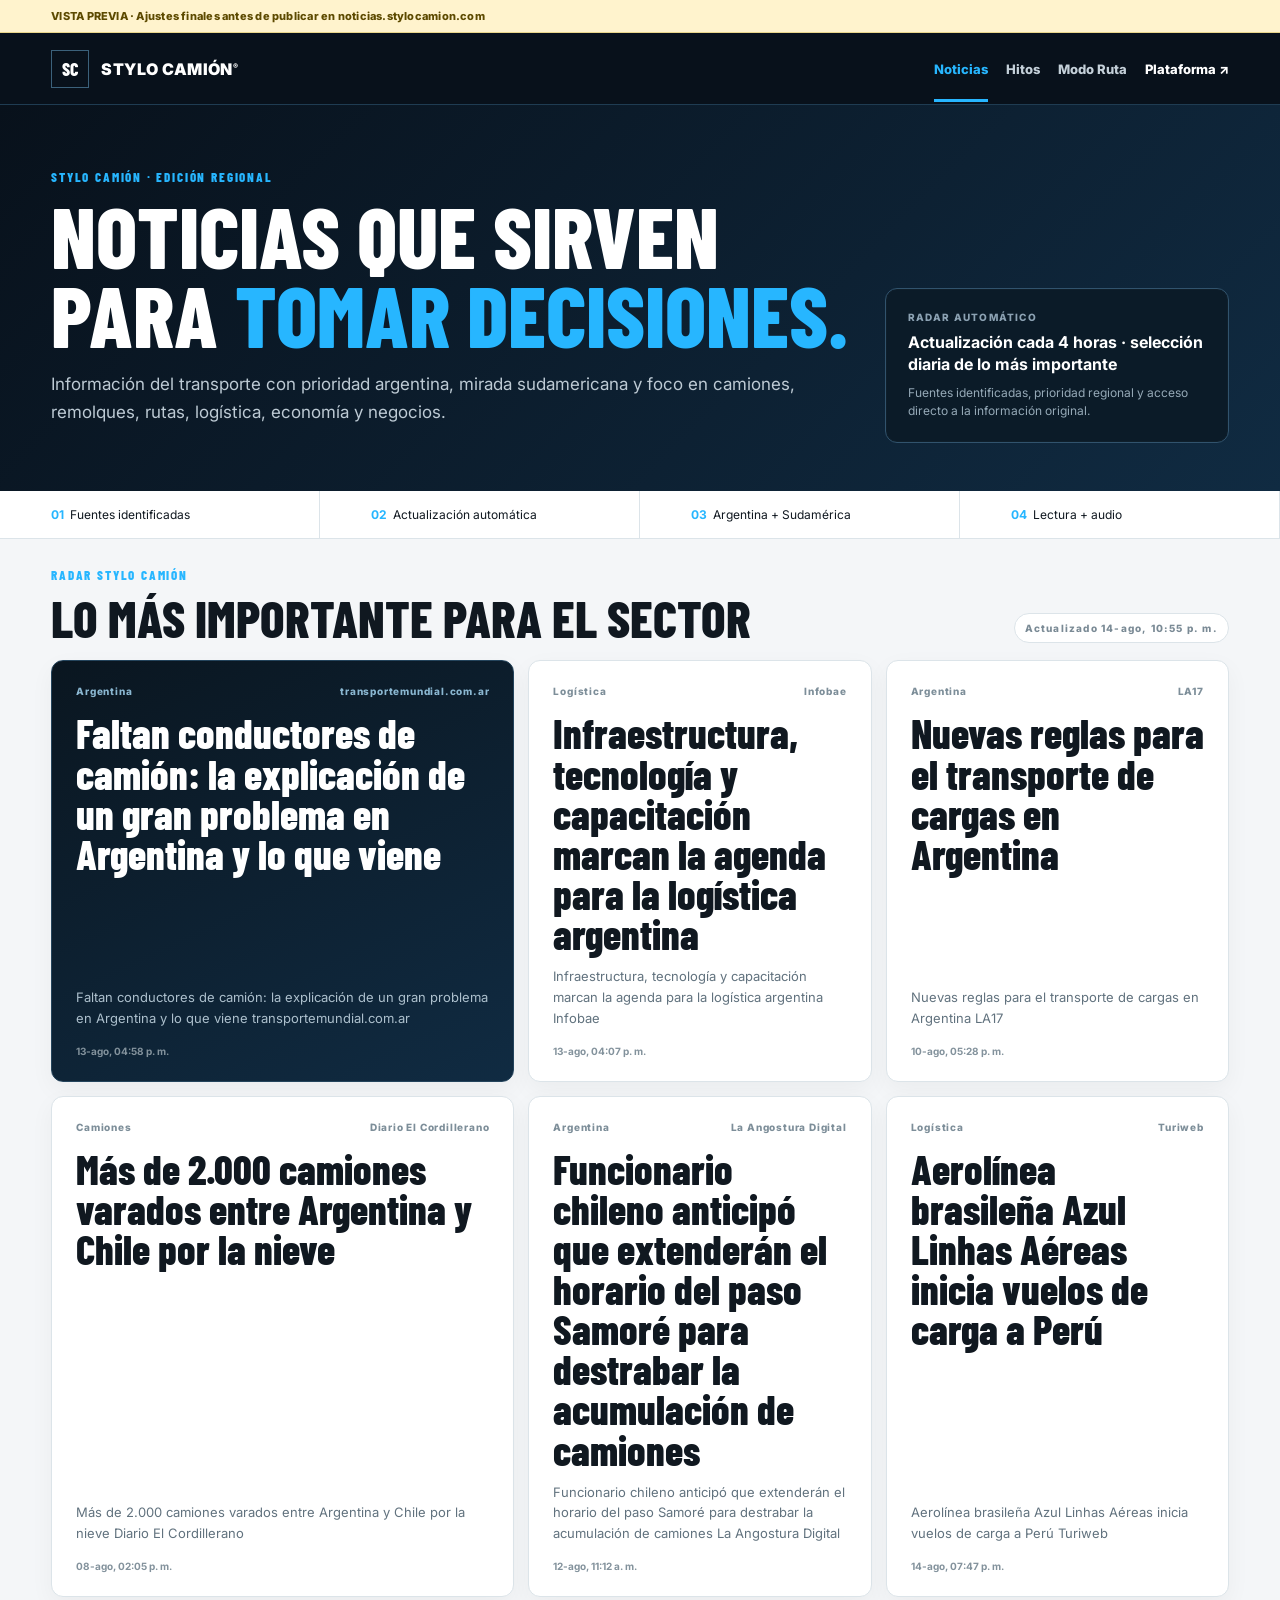
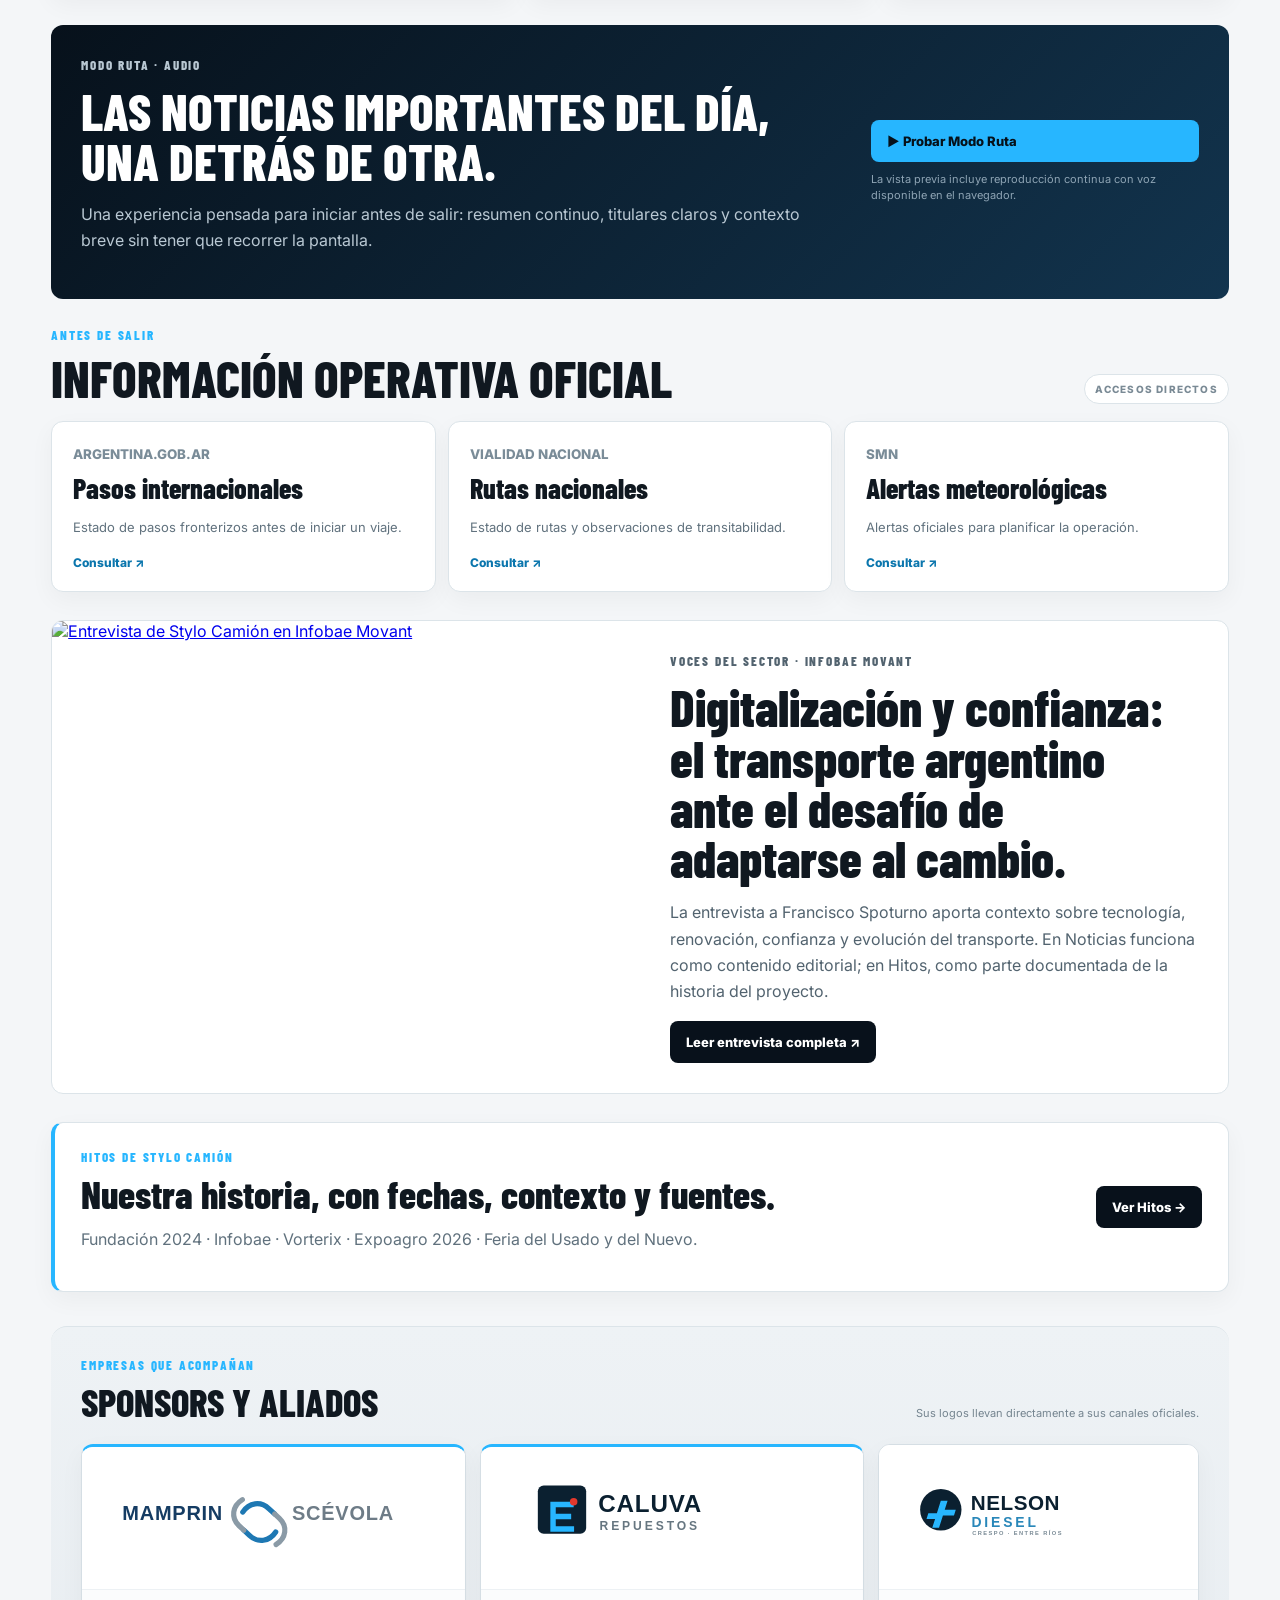
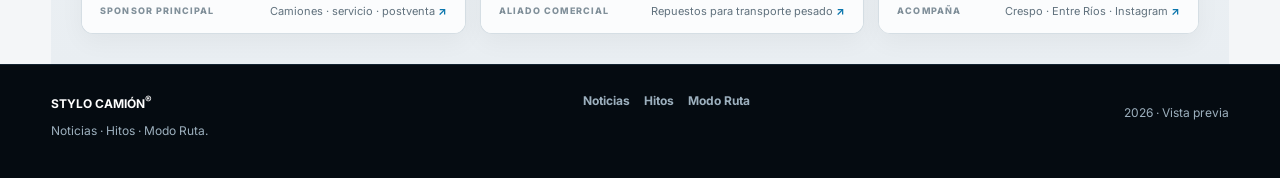
==== commit 9d041113: "Aplicar pulido visual final en portada" ====
--- a/index.html
+++ b/index.html
@@ -10,6 +10,7 @@
   <link rel="preconnect" href="https://fonts.gstatic.com" crossorigin>
   <link href="https://fonts.googleapis.com/css2?family=Barlow+Condensed:wght@600;700;800&family=Inter:wght@400;500;600;700&display=swap" rel="stylesheet">
   <link rel="stylesheet" href="styles.css">
+  <link rel="stylesheet" href="polish.css">
 </head>
 <body>
   <div class="preview-note">VISTA PREVIA · Ajustes finales antes de publicar en noticias.stylocamion.com</div>
--- a/polish.css
+++ b/polish.css
@@ -0,0 +1,26 @@
+/* Pulido visual final · Stylo Camión Noticias */
+a:focus-visible,button:focus-visible{outline:3px solid #27b6ff;outline-offset:3px}
+.radar-card,.tool,.interview,.promo,.route,.status,.sponsor-card,.history-card,.route-console,.route-card{border-radius:12px}
+.radar-card,.tool,.promo,.sponsor-card,.history-card{box-shadow:0 8px 24px rgba(8,17,27,.045)}
+.radar-card,.tool,.sponsor-card{transition:transform .18s ease,border-color .18s ease,box-shadow .18s ease}
+.radar-card:hover,.tool:hover,.sponsor-card:hover{transform:translateY(-3px);box-shadow:0 14px 32px rgba(8,17,27,.09)}
+.button{border-radius:8px;transition:transform .16s ease,filter .16s ease}
+.button:hover{transform:translateY(-1px);filter:brightness(1.04)}
+.section-note{border-radius:999px}
+.status{box-shadow:inset 0 0 0 1px rgba(255,255,255,.015)}
+.interview,.history-card{isolation:isolate}
+.interview-media img{transition:transform .45s ease}.interview-media:hover img{transform:scale(1.015)}
+.sponsors{border-radius:16px 16px 0 0;padding:30px;background:linear-gradient(180deg,#eef2f5 0%,#e9eef2 100%)}
+.sponsors-head{padding-bottom:4px}.sponsors-head>span{max-width:320px;text-align:right;line-height:1.45}
+.sponsors-grid{gap:14px;align-items:stretch}
+.sponsor-card{padding:0;min-height:190px;overflow:hidden;background:#fff;justify-content:space-between;border-top:1px solid #d5dee4}
+.sponsor-card.sponsor-main{border-top:3px solid #27b6ff}
+.sponsor-logo-wrap{height:132px;display:flex;align-items:center;justify-content:center;padding:20px 24px;background:#fff}
+.sponsor-logo-wrap img{display:block;width:100%;height:100%;object-fit:contain;max-width:520px}
+.sponsor-copy{border-top:1px solid #edf1f4;padding:14px 18px 15px;display:flex;align-items:center;justify-content:space-between;gap:14px;background:#fbfcfd}
+.sponsor-copy small{font-size:9px;font-weight:800;letter-spacing:.12em;color:#81909a;white-space:nowrap}
+.sponsor-copy span{font-size:11px;color:#60717d;text-align:right}.sponsor-copy b{color:#0b76ad}
+footer{border-top:1px solid #132330}
+@media(max-width:900px){.sponsors-head>span{text-align:left}.sponsor-logo-wrap{height:125px}.sponsor-copy{align-items:flex-start;flex-direction:column;gap:6px}.sponsor-copy span{text-align:left}}
+@media(max-width:600px){.radar-card,.tool,.interview,.promo,.route,.status,.sponsor-card,.history-card,.route-console,.route-card{border-radius:10px}.sponsors{padding:22px 16px}.sponsor-card{min-height:164px}.sponsor-logo-wrap{height:112px;padding:16px 18px}.sponsor-copy{padding:12px 14px}.sponsors-head h2{font-size:36px}}
+@media(prefers-reduced-motion:reduce){*{scroll-behavior:auto!important;transition:none!important}.interview-media:hover img{transform:none}}
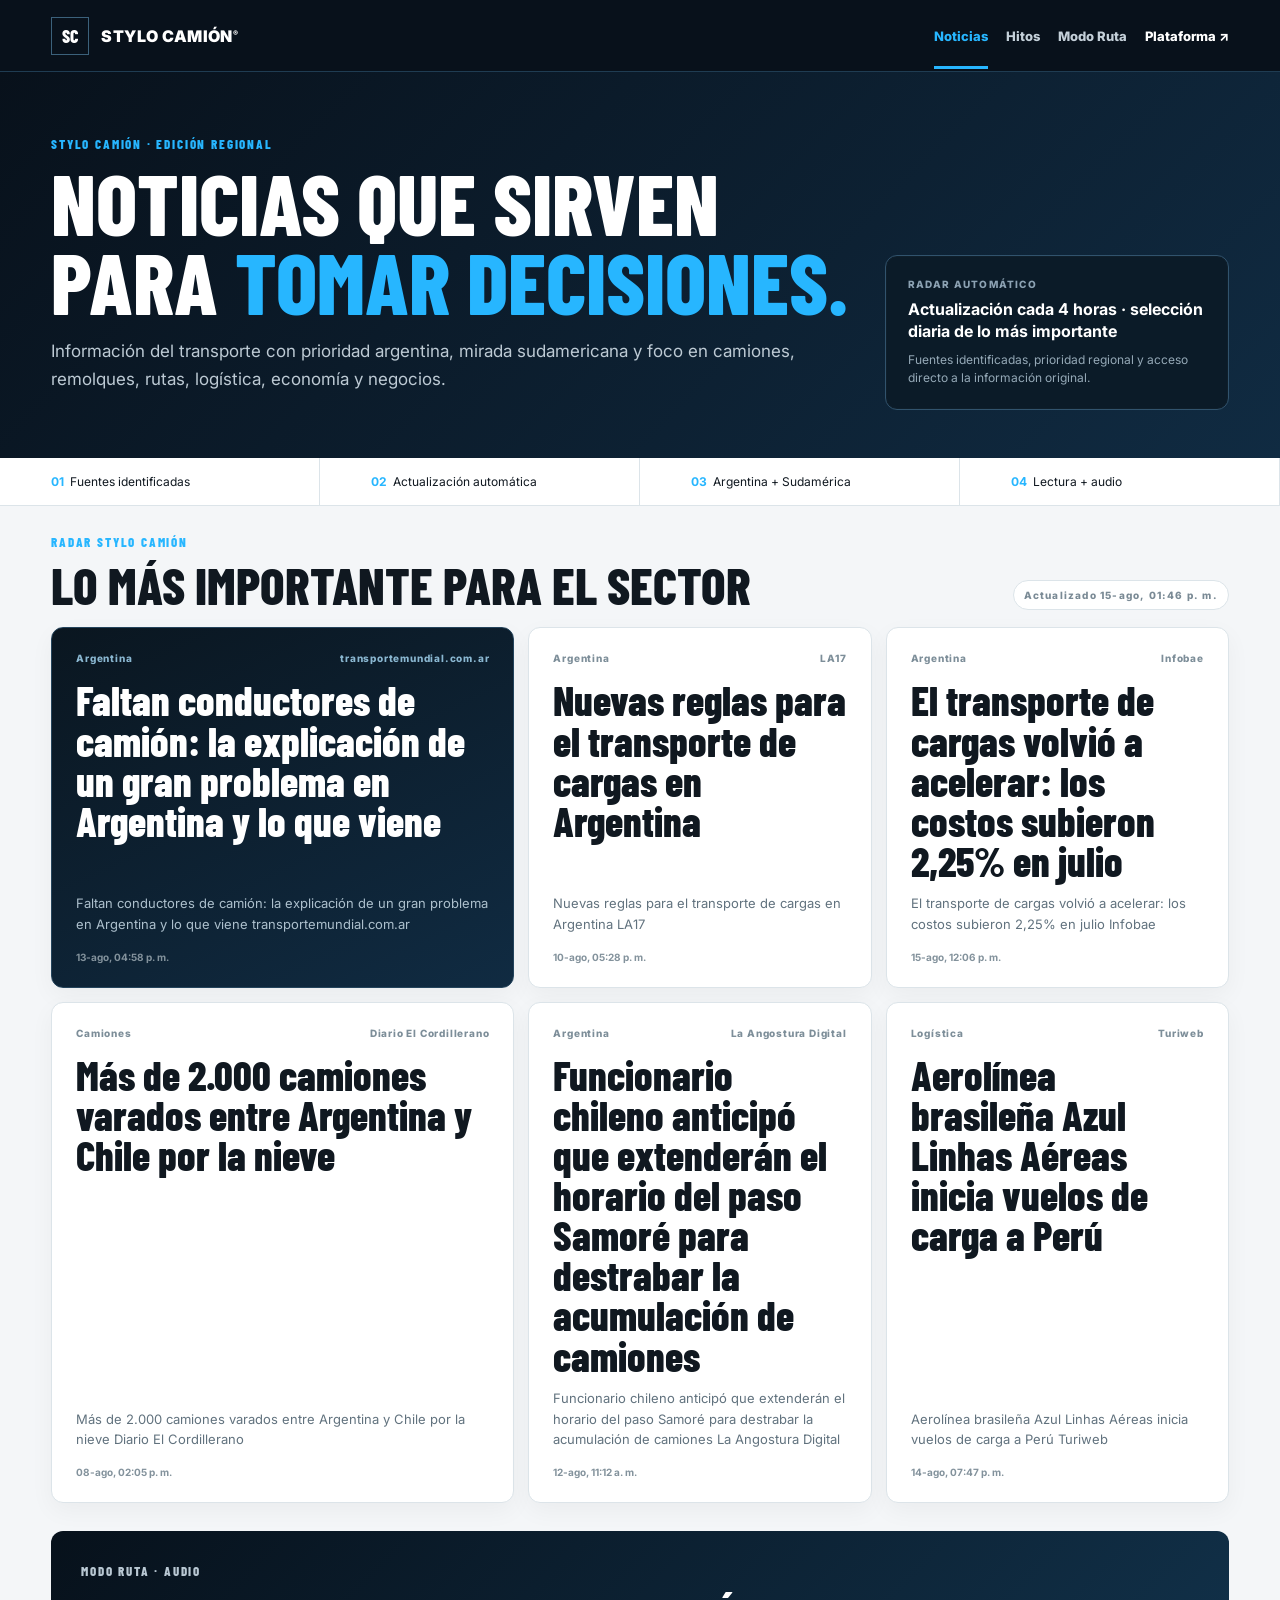
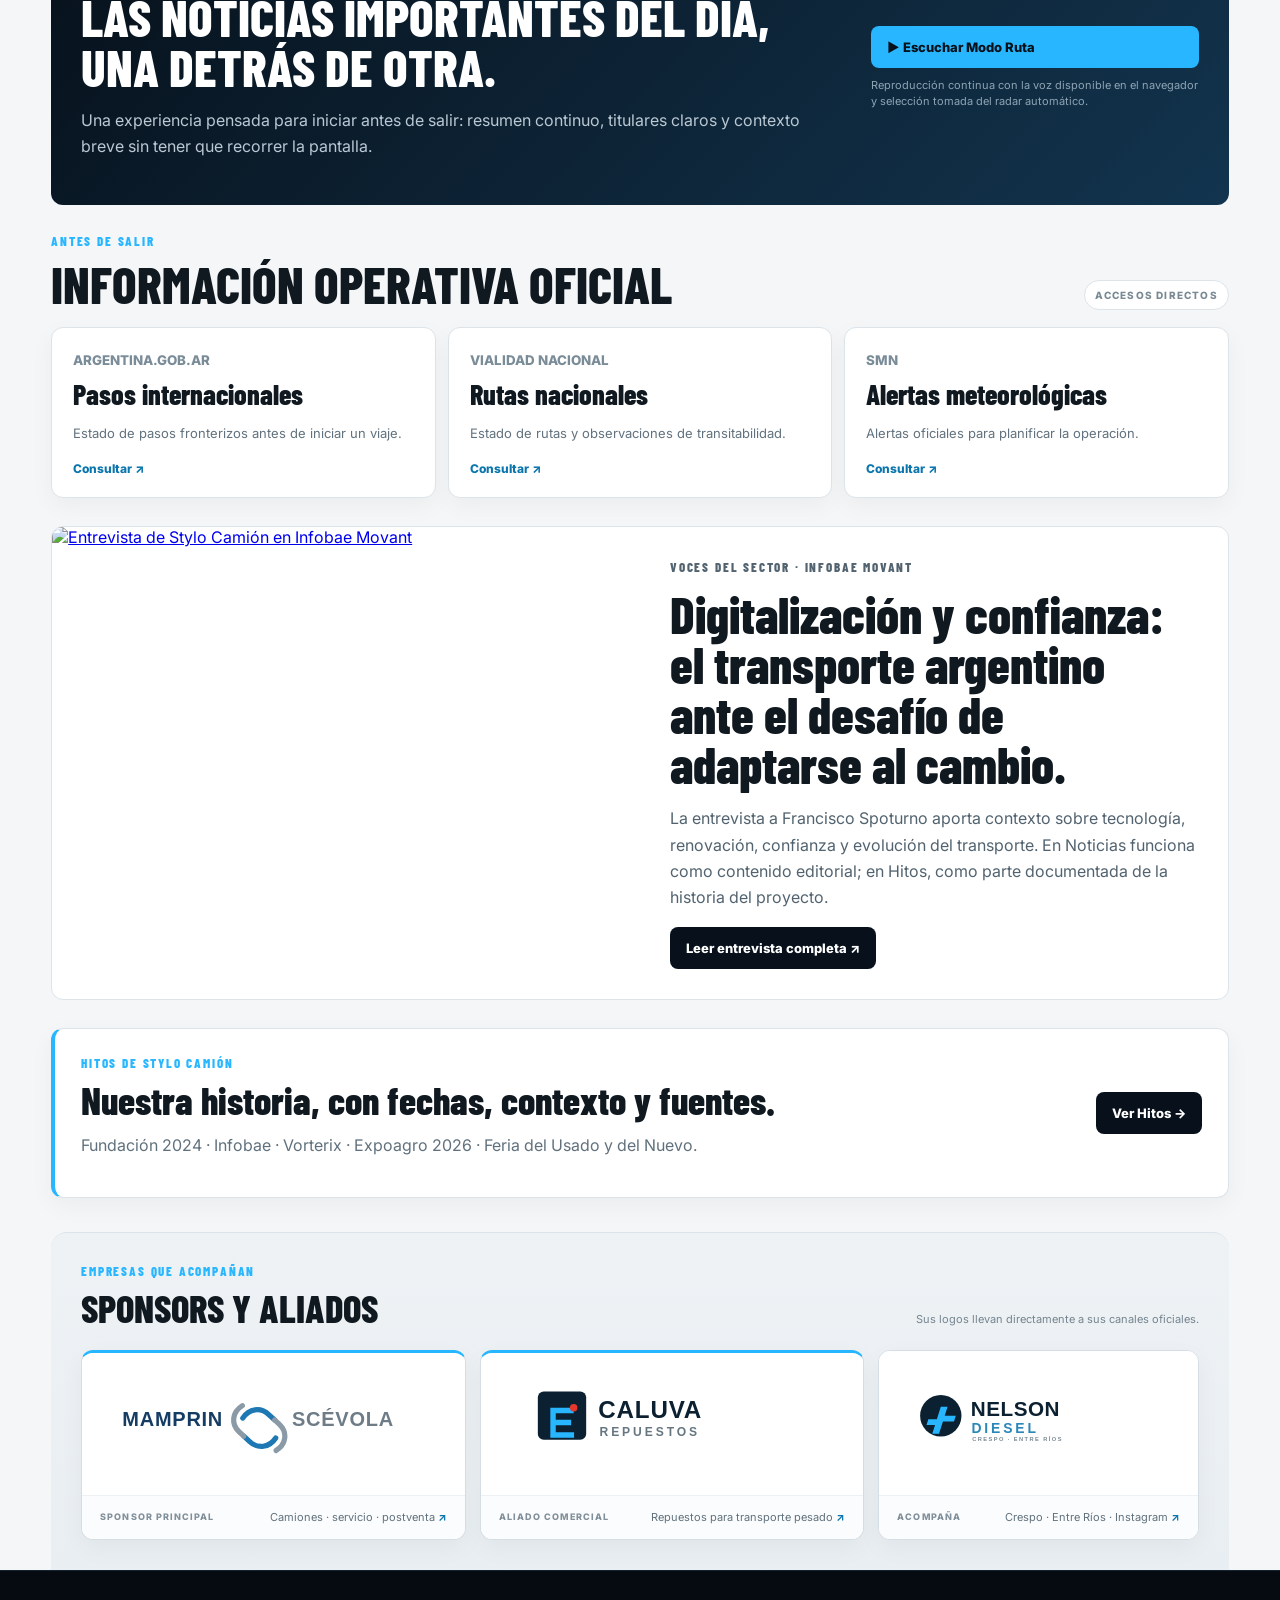
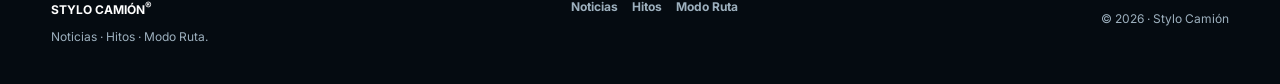
==== commit a3db2bf6: "Preparar Noticias para producción" ====
--- a/index.html
+++ b/index.html
@@ -13,8 +13,6 @@
   <link rel="stylesheet" href="polish.css">
 </head>
 <body>
-  <div class="preview-note">VISTA PREVIA · Ajustes finales antes de publicar en noticias.stylocamion.com</div>
-
   <header class="topbar">
     <a class="brand" href="https://stylocamion.com/" aria-label="Volver a Stylo Camión">
       <span class="brand-mark">SC</span>
@@ -69,8 +67,8 @@
         <p>Una experiencia pensada para iniciar antes de salir: resumen continuo, titulares claros y contexto breve sin tener que recorrer la pantalla.</p>
       </div>
       <div class="route-action">
-        <a class="button blue" href="boletin.html">▶ Probar Modo Ruta</a>
-        <small>La vista previa incluye reproducción continua con voz disponible en el navegador.</small>
+        <a class="button blue" href="boletin.html">▶ Escuchar Modo Ruta</a>
+        <small>Reproducción continua con la voz disponible en el navegador y selección tomada del radar automático.</small>
       </div>
     </section>
 
@@ -153,7 +151,7 @@
   <footer>
     <div><strong>STYLO CAMIÓN<sup>®</sup></strong><p>Noticias · Hitos · Modo Ruta.</p></div>
     <div class="footer-links"><a href="index.html">Noticias</a><a href="hitos.html">Hitos</a><a href="boletin.html">Modo Ruta</a></div>
-    <p>2026 · Vista previa</p>
+    <p>© 2026 · Stylo Camión</p>
   </footer>
   <script src="news.js"></script>
 </body>
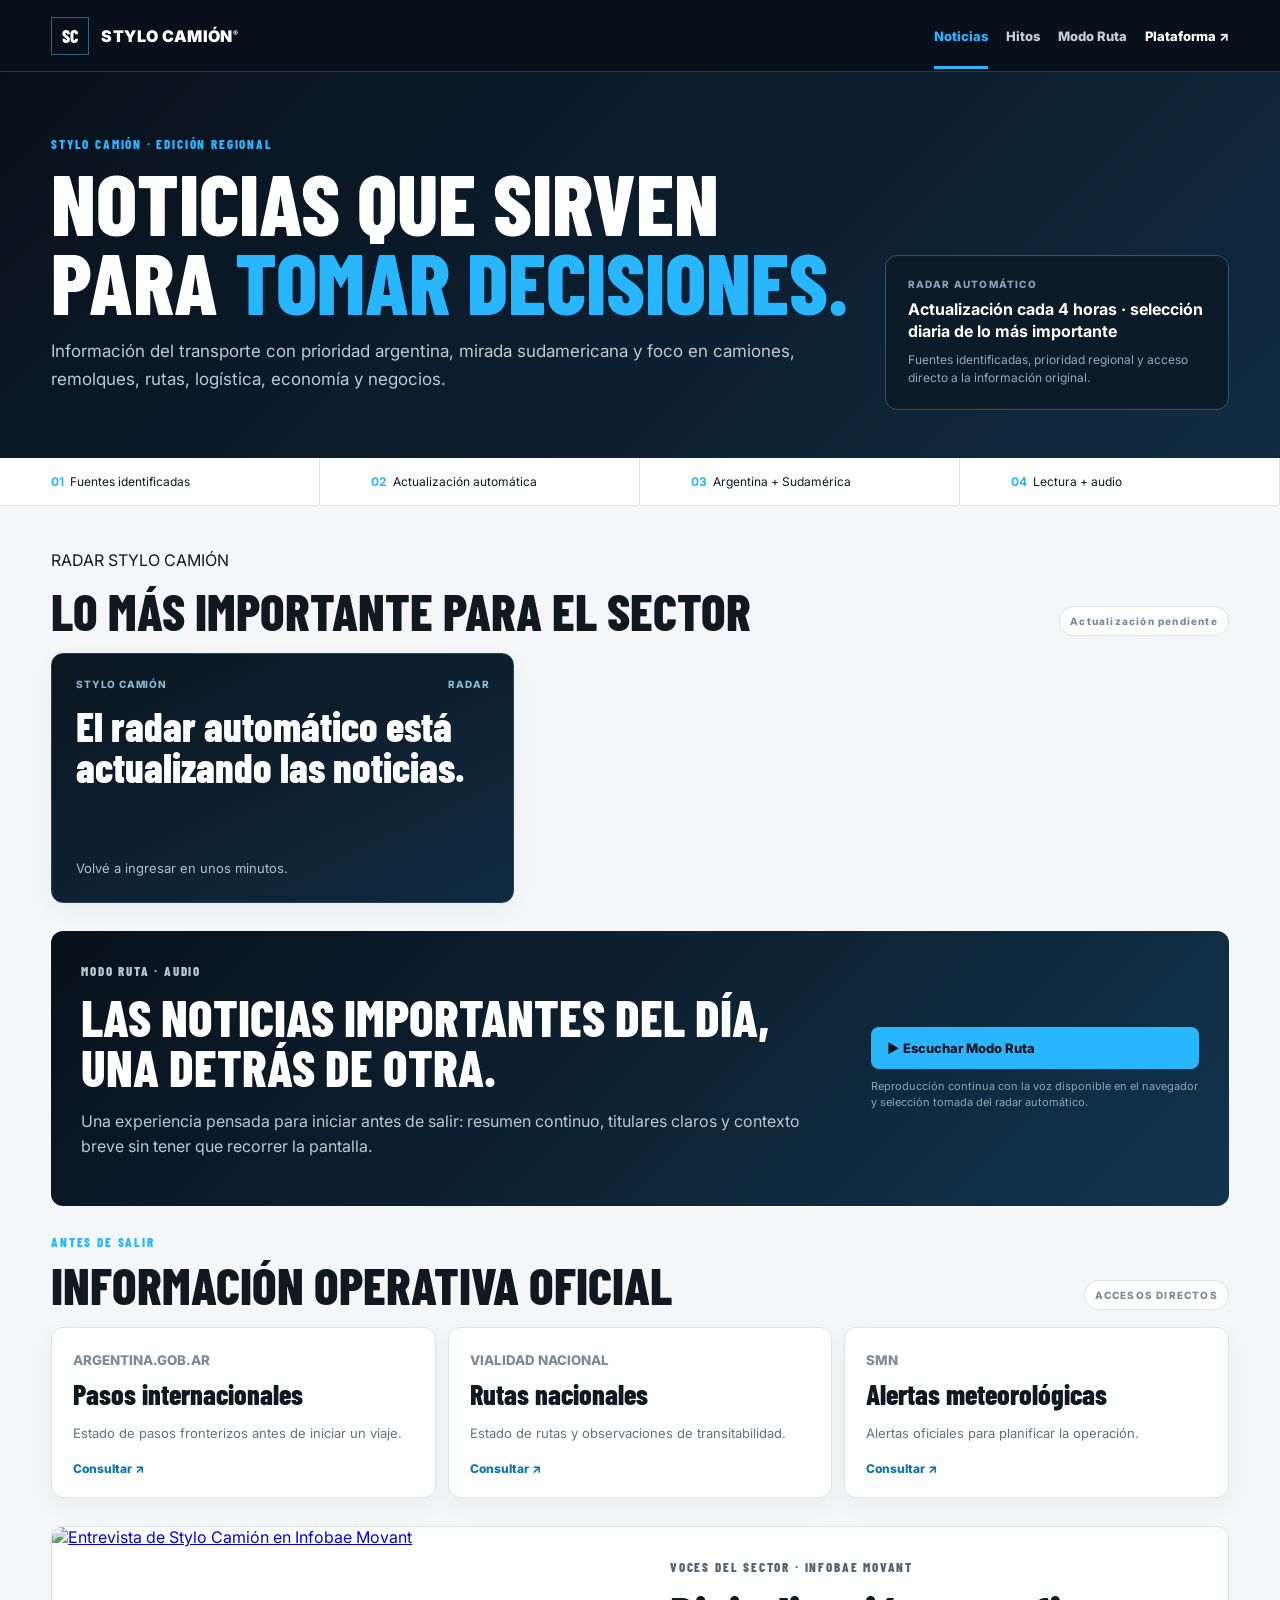
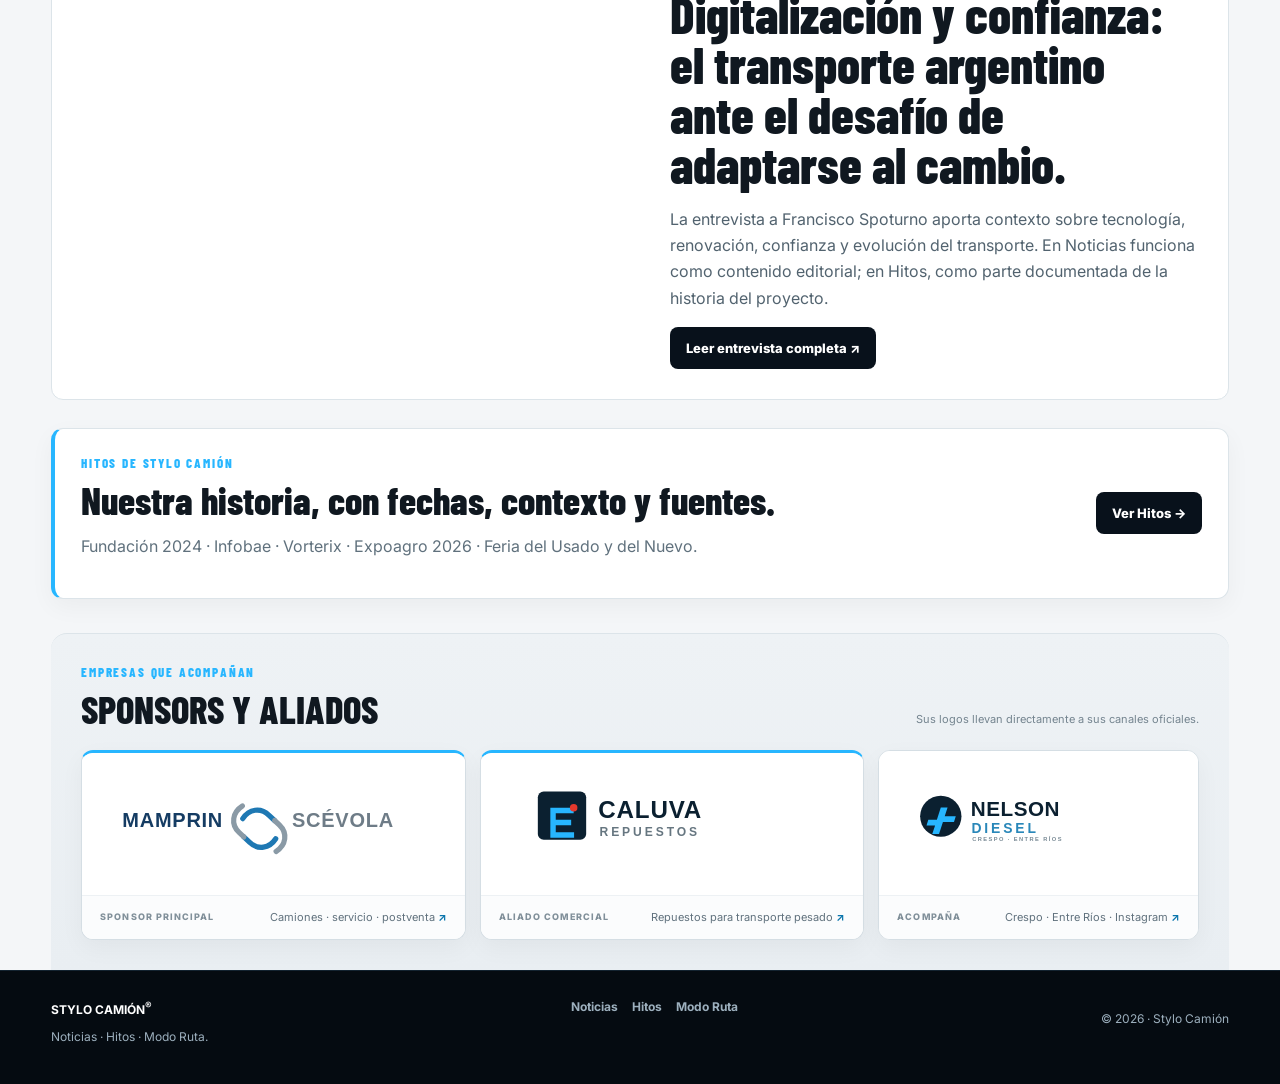
==== commit ab905126: "Fijar Noticias al dominio oficial" ====
--- a/index.html
+++ b/index.html
@@ -19,7 +19,7 @@
       <span>STYLO CAMIÓN<sup>®</sup></span>
     </a>
     <nav class="menu" aria-label="Navegación de Noticias">
-      <a href="index.html" class="active">Noticias</a>
+      <a href="https://noticias.stylocamion.com/" class="active">Noticias</a>
       <a href="hitos.html">Hitos</a>
       <a href="boletin.html">Modo Ruta</a>
       <a class="menu-home" href="https://stylocamion.com/">Plataforma ↗</a>
@@ -50,7 +50,7 @@
     <section class="section radar-section" aria-labelledby="radarTitle">
       <div class="section-head">
         <div>
-          <p class="eyebrow">RADAR STYLO CAMIÓN</p>
+          <p class="eyrow">RADAR STYLO CAMIÓN</p>
           <h2 class="section-title" id="radarTitle">Lo más importante para el sector</h2>
         </div>
         <span class="section-note" id="newsUpdated">Actualizando radar…</span>
@@ -150,7 +150,7 @@
 
   <footer>
     <div><strong>STYLO CAMIÓN<sup>®</sup></strong><p>Noticias · Hitos · Modo Ruta.</p></div>
-    <div class="footer-links"><a href="index.html">Noticias</a><a href="hitos.html">Hitos</a><a href="boletin.html">Modo Ruta</a></div>
+    <div class="footer-links"><a href="https://noticias.stylocamion.com/">Noticias</a><a href="hitos.html">Hitos</a><a href="boletin.html">Modo Ruta</a></div>
     <p>© 2026 · Stylo Camión</p>
   </footer>
   <script src="news.js"></script>
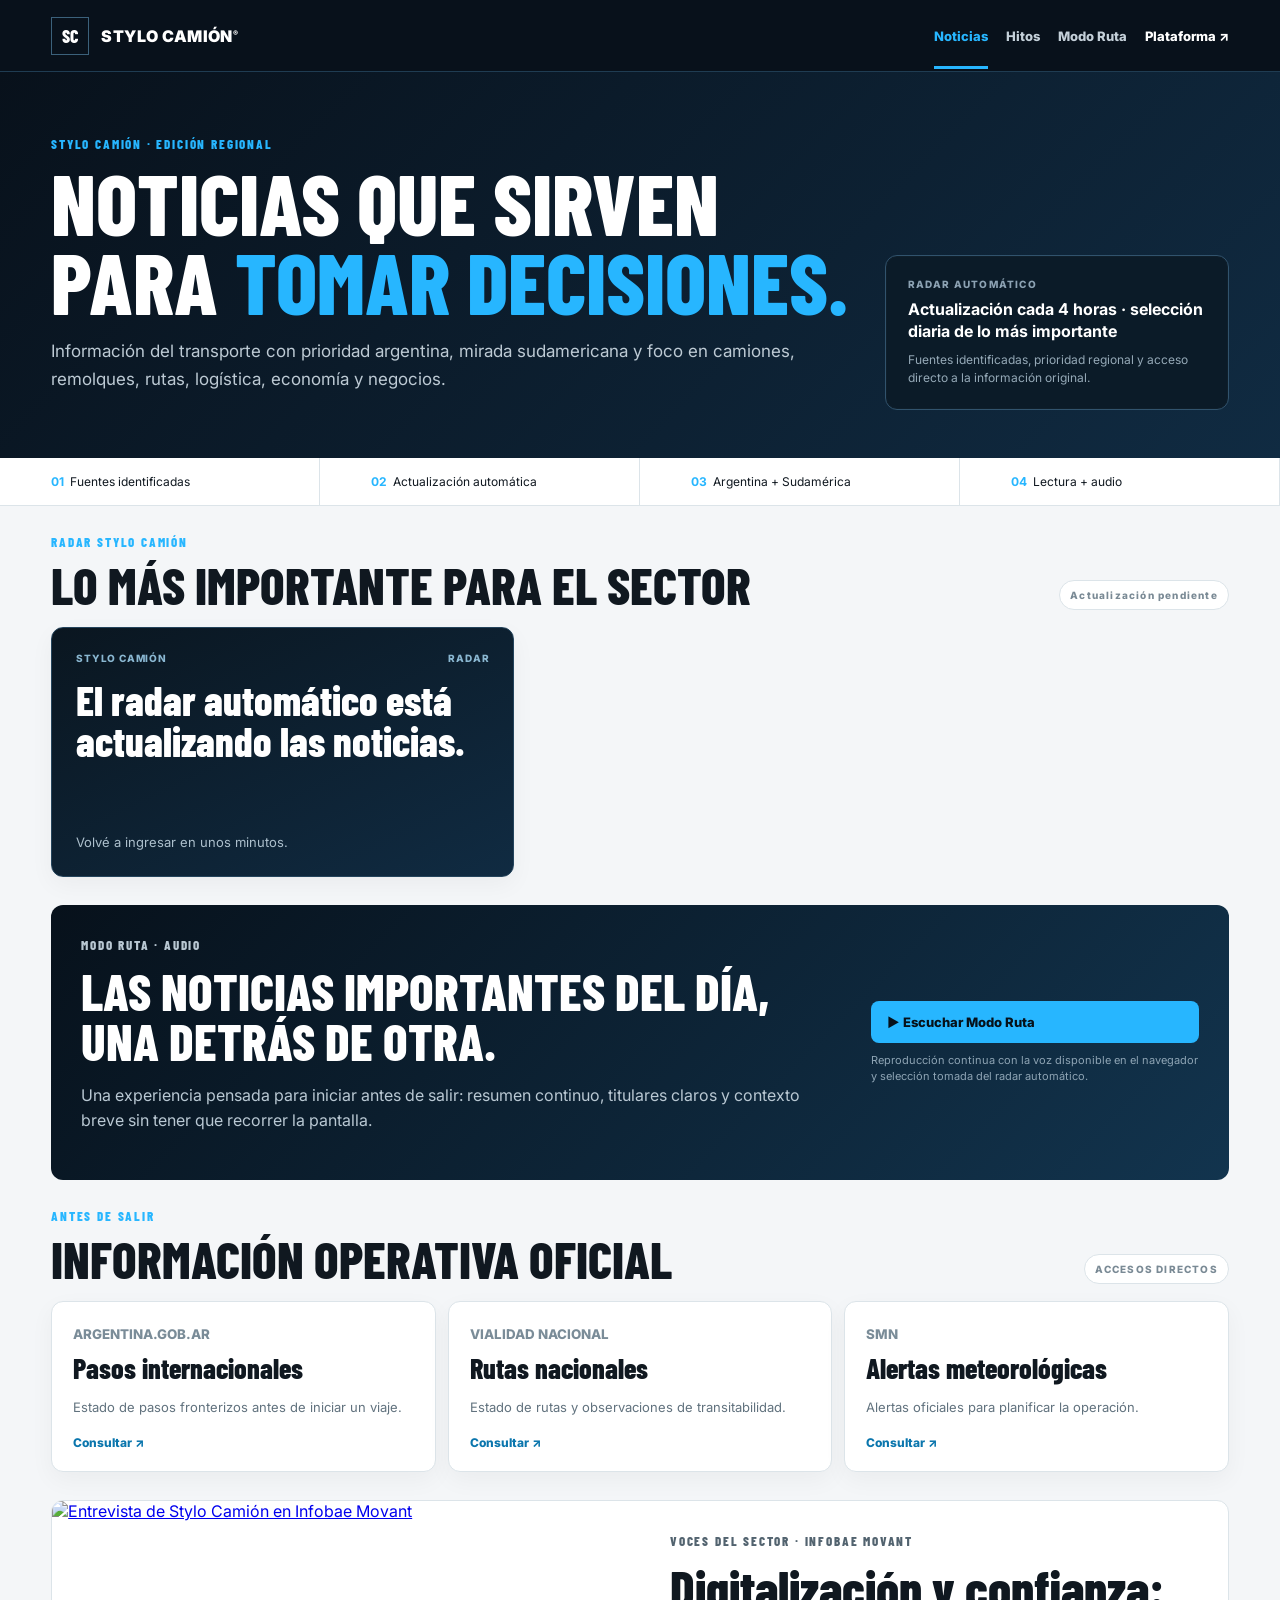
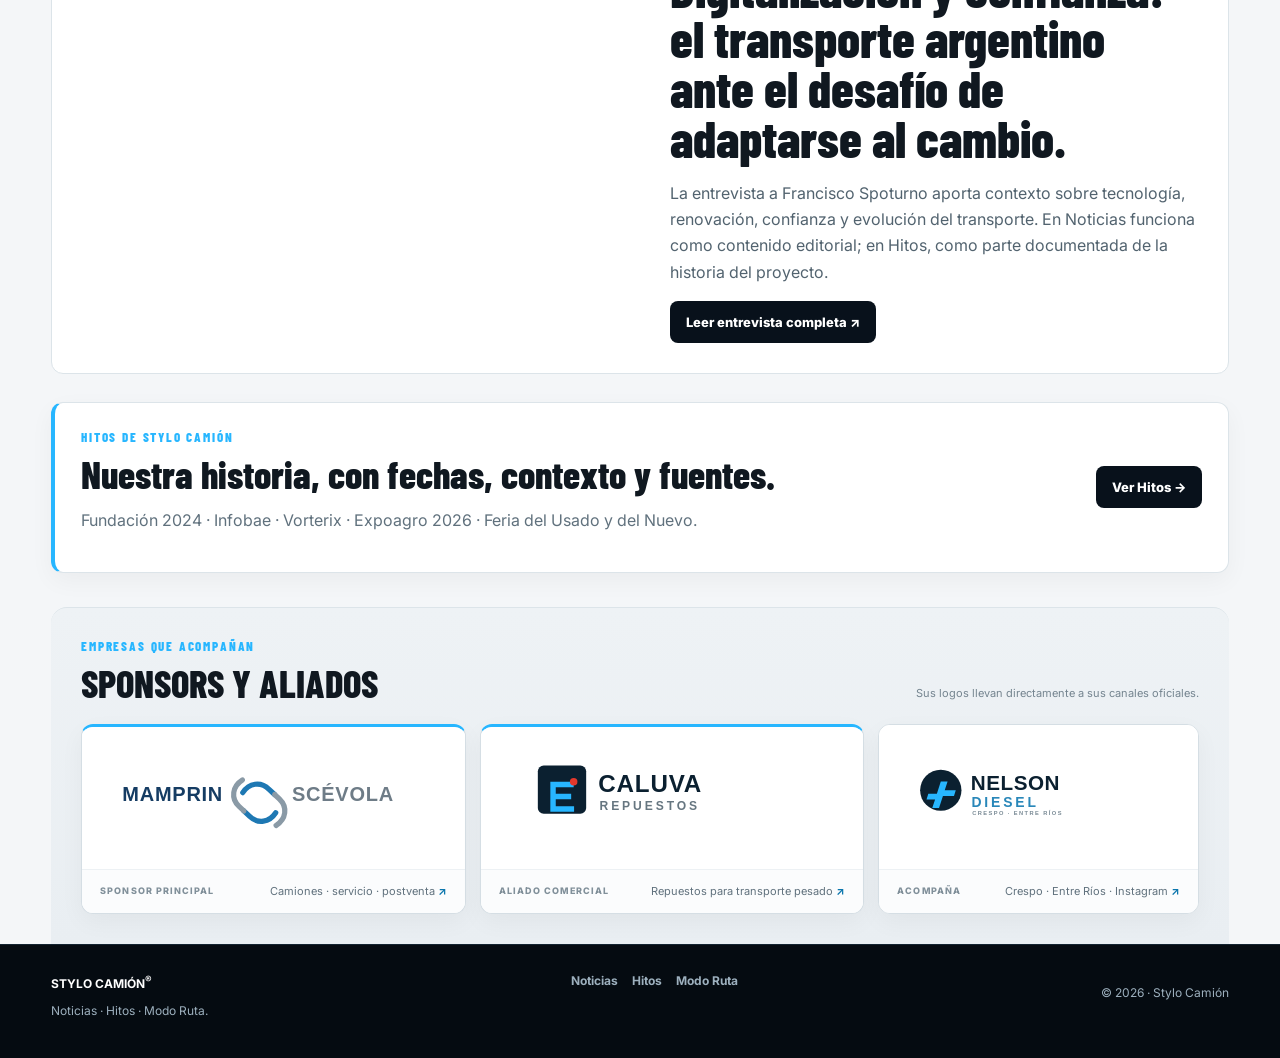
==== commit f39d479e: "Corregir navegación canónica de Noticias" ====
--- a/index.html
+++ b/index.html
@@ -50,7 +50,7 @@
     <section class="section radar-section" aria-labelledby="radarTitle">
       <div class="section-head">
         <div>
-          <p class="eyrow">RADAR STYLO CAMIÓN</p>
+          <p class="eyebrow">RADAR STYLO CAMIÓN</p>
           <h2 class="section-title" id="radarTitle">Lo más importante para el sector</h2>
         </div>
         <span class="section-note" id="newsUpdated">Actualizando radar…</span>
